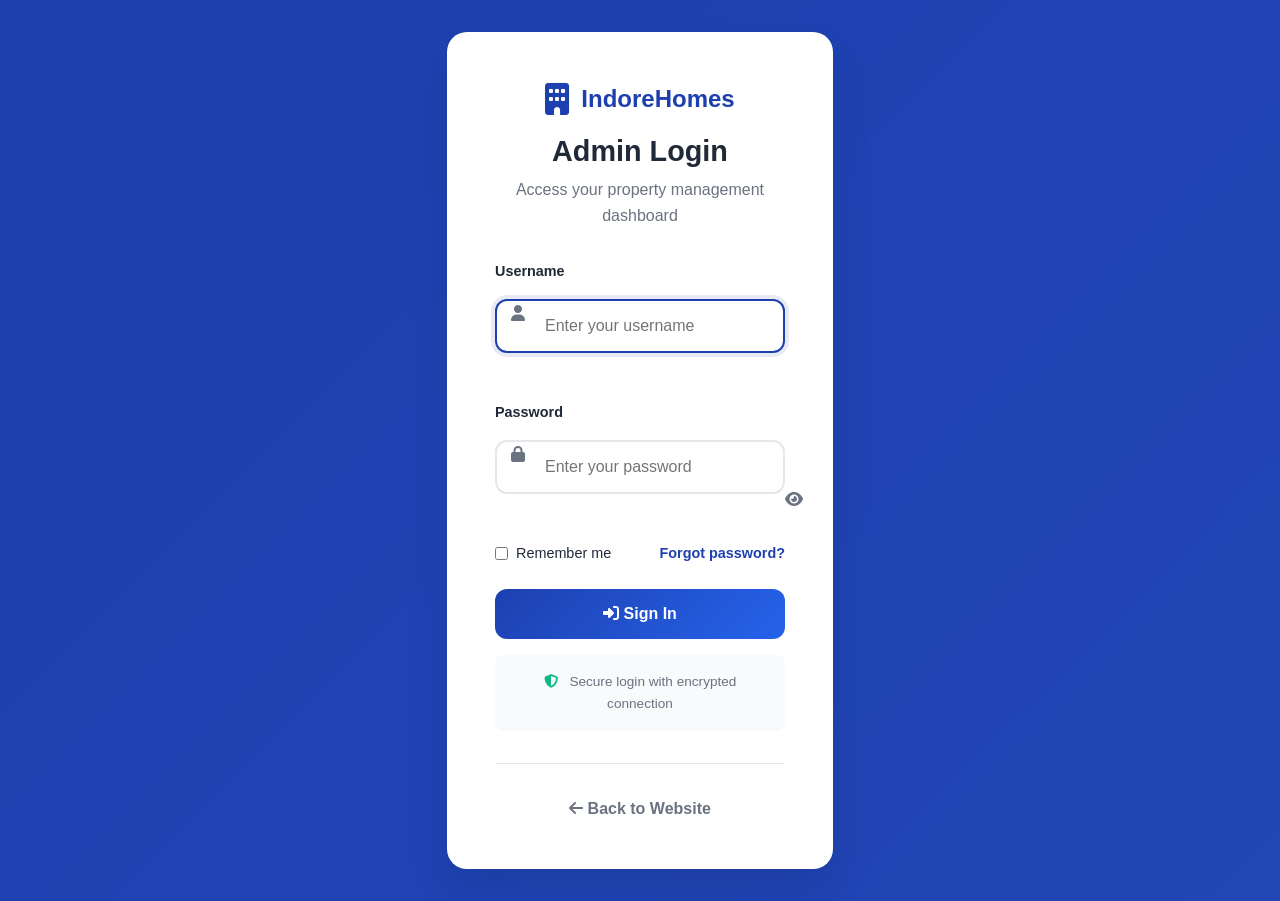
==== admin-login.html @ 48cd27e8 "commited" ====
<!DOCTYPE html>
<html lang="en">
<head>
    <meta charset="UTF-8">
    <meta name="viewport" content="width=device-width, initial-scale=1.0">
    <title>Admin Login - IndoreHomes Real Estate</title>
    <link rel="stylesheet" href="https://cdnjs.cloudflare.com/ajax/libs/font-awesome/6.4.0/css/all.min.css">
    <link rel="stylesheet" href="styles.css">
    <link rel="stylesheet" href="admin-styles.css">
    <style>
        /* Login Page Specific Styles */
        .login-container {
            min-height: 100vh;
            display: flex;
            align-items: center;
            justify-content: center;
            background: linear-gradient(135deg, #1e40af 0%, #2563eb 50%, #3b82f6 100%);
            position: relative;
            overflow: hidden;
        }
        
        .login-background {
            position: absolute;
            top: 0;
            left: 0;
            right: 0;
            bottom: 0;
            background: url('https://images.unsplash.com/photo-1560448204-e02f11c3d0e2?ixlib=rb-4.0.3&ixid=M3wxMjA3fDB8MHxwaG90by1wYWdlfHx8fGVufDB8fHx8fA%3D%3D&auto=format&fit=crop&w=2070&q=80') center/cover;
            opacity: 0.1;
        }
        
        .login-overlay {
            position: absolute;
            top: 0;
            left: 0;
            right: 0;
            bottom: 0;
            background: rgba(30, 64, 175, 0.9);
        }
        
        .login-content {
            position: relative;
            z-index: 10;
            width: 100%;
            max-width: 450px;
            padding: 2rem;
        }
        
        .login-card {
            background: white;
            border-radius: 20px;
            padding: 3rem;
            box-shadow: 0 20px 40px rgba(0, 0, 0, 0.1);
            backdrop-filter: blur(10px);
            animation: slideUp 0.6s ease;
        }
        
        .login-header {
            text-align: center;
            margin-bottom: 2rem;
        }
        
        .login-logo {
            display: flex;
            align-items: center;
            justify-content: center;
            gap: 0.75rem;
            margin-bottom: 1rem;
            font-size: 1.5rem;
            font-weight: 700;
            color: #1e40af;
        }
        
        .login-logo i {
            font-size: 2rem;
            color: #1e40af;
        }
        
        .login-title {
            font-size: 1.8rem;
            font-weight: 700;
            color: #1f2937;
            margin-bottom: 0.5rem;
        }
        
        .login-subtitle {
            color: #6b7280;
            font-size: 1rem;
        }
        
        .login-form {
            display: flex;
            flex-direction: column;
            gap: 1.5rem;
        }
        
        .form-group {
            position: relative;
        }
        
        .form-group label {
            display: block;
            font-weight: 600;
            color: #1f2937;
            margin-bottom: 0.5rem;
            font-size: 0.9rem;
        }
        
        .form-group input {
            width: 100%;
            padding: 1rem 1rem 1rem 3rem;
            border: 2px solid #e5e7eb;
            border-radius: 12px;
            font-size: 1rem;
            transition: all 0.3s ease;
            font-family: 'Poppins', sans-serif;
        }
        
        .form-group input:focus {
            outline: none;
            border-color: #1e40af;
            box-shadow: 0 0 0 4px rgba(30, 64, 175, 0.1);
        }
        
        .form-group i {
            position: absolute;
            left: 1rem;
            top: 2.8rem;
            color: #6b7280;
            font-size: 1rem;
        }
        
        .password-toggle {
            position: absolute;
            right: 1rem;
            top: 2.8rem;
            background: none;
            border: none;
            color: #6b7280;
            cursor: pointer;
            font-size: 1rem;
            transition: color 0.3s ease;
        }
        
        .password-toggle:hover {
            color: #1e40af;
        }
        
        .login-options {
            display: flex;
            justify-content: space-between;
            align-items: center;
            font-size: 0.9rem;
        }
        
        .remember-me {
            display: flex;
            align-items: center;
            gap: 0.5rem;
        }
        
        .remember-me input[type="checkbox"] {
            width: auto;
            margin: 0;
        }
        
        .forgot-password {
            color: #1e40af;
            text-decoration: none;
            font-weight: 600;
            transition: color 0.3s ease;
        }
        
        .forgot-password:hover {
            color: #2563eb;
            text-decoration: underline;
        }
        
        .login-button {
            background: linear-gradient(135deg, #1e40af, #2563eb);
            color: white;
            border: none;
            padding: 1rem;
            border-radius: 12px;
            font-size: 1rem;
            font-weight: 600;
            cursor: pointer;
            transition: all 0.3s ease;
            display: flex;
            align-items: center;
            justify-content: center;
            gap: 0.5rem;
            font-family: 'Poppins', sans-serif;
        }
        
        .login-button:hover {
            transform: translateY(-2px);
            box-shadow: 0 8px 20px rgba(30, 64, 175, 0.3);
        }
        
        .login-button:disabled {
            opacity: 0.6;
            cursor: not-allowed;
            transform: none;
        }
        
        .login-footer {
            text-align: center;
            margin-top: 2rem;
            padding-top: 2rem;
            border-top: 1px solid #e5e7eb;
        }
        
        .back-to-site {
            color: #6b7280;
            text-decoration: none;
            font-weight: 600;
            transition: color 0.3s ease;
        }
        
        .back-to-site:hover {
            color: #1e40af;
        }
        
        .error-message {
            background: #fee2e2;
            color: #991b1b;
            padding: 1rem;
            border-radius: 8px;
            margin-bottom: 1rem;
            display: none;
            align-items: center;
            gap: 0.5rem;
            animation: shake 0.5s ease;
        }
        
        .error-message.show {
            display: flex;
        }
        
        .success-message {
            background: #d1fae5;
            color: #065f46;
            padding: 1rem;
            border-radius: 8px;
            margin-bottom: 1rem;
            display: none;
            align-items: center;
            gap: 0.5rem;
            animation: slideDown 0.3s ease;
        }
        
        .success-message.show {
            display: flex;
        }
        
        .security-info {
            background: #f9fafb;
            padding: 1rem;
            border-radius: 8px;
            margin-top: 1rem;
            font-size: 0.85rem;
            color: #6b7280;
            text-align: center;
        }
        
        .security-info i {
            color: #10b981;
            margin-right: 0.5rem;
        }
        
        /* Animations */
        @keyframes slideUp {
            from {
                opacity: 0;
                transform: translateY(30px);
            }
            to {
                opacity: 1;
                transform: translateY(0);
            }
        }
        
        @keyframes shake {
            0%, 100% { transform: translateX(0); }
            25% { transform: translateX(-5px); }
            75% { transform: translateX(5px); }
        }
        
        @keyframes slideDown {
            from {
                opacity: 0;
                transform: translateY(-10px);
            }
            to {
                opacity: 1;
                transform: translateY(0);
            }
        }
        
        /* Loading Spinner */
        .spinner {
            display: none;
            width: 20px;
            height: 20px;
            border: 2px solid rgba(255, 255, 255, 0.3);
            border-top: 2px solid white;
            border-radius: 50%;
            animation: spin 1s linear infinite;
        }
        
        .login-button.loading .spinner {
            display: inline-block;
        }
        
        .login-button.loading .button-text {
            display: none;
        }
        
        @keyframes spin {
            0% { transform: rotate(0deg); }
            100% { transform: rotate(360deg); }
        }
        
        /* Responsive Design */
        @media (max-width: 480px) {
            .login-card {
                padding: 2rem;
                margin: 1rem;
            }
            
            .login-title {
                font-size: 1.5rem;
            }
            
            .login-options {
                flex-direction: column;
                gap: 1rem;
                align-items: stretch;
            }
        }
    </style>
</head>
<body>
    <div class="login-container">
        <div class="login-background"></div>
        <div class="login-overlay"></div>
        
        <div class="login-content">
            <div class="login-card">
                <div class="login-header">
                    <div class="login-logo">
                        <i class="fas fa-building"></i>
                        <span>IndoreHomes</span>
                    </div>
                    <h1 class="login-title">Admin Login</h1>
                    <p class="login-subtitle">Access your property management dashboard</p>
                </div>
                
                <div class="error-message" id="errorMessage">
                    <i class="fas fa-exclamation-circle"></i>
                    <span id="errorText">Invalid credentials. Please try again.</span>
                </div>
                
                <div class="success-message" id="successMessage">
                    <i class="fas fa-check-circle"></i>
                    <span id="successText">Login successful! Redirecting...</span>
                </div>
                
                <form class="login-form" id="loginForm">
                    <div class="form-group">
                        <label for="username">Username</label>
                        <i class="fas fa-user"></i>
                        <input type="text" id="username" name="username" placeholder="Enter your username" required autocomplete="username">
                    </div>
                    
                    <div class="form-group">
                        <label for="password">Password</label>
                        <i class="fas fa-lock"></i>
                        <input type="password" id="password" name="password" placeholder="Enter your password" required autocomplete="current-password">
                        <button type="button" class="password-toggle" id="passwordToggle">
                            <i class="fas fa-eye"></i>
                        </button>
                    </div>
                    
                    <div class="login-options">
                        <label class="remember-me">
                            <input type="checkbox" id="rememberMe" name="rememberMe">
                            <span>Remember me</span>
                        </label>
                        <a href="#" class="forgot-password" id="forgotPassword">Forgot password?</a>
                    </div>
                    
                    <button type="submit" class="login-button" id="loginButton">
                        <span class="button-text">
                            <i class="fas fa-sign-in-alt"></i>
                            Sign In
                        </span>
                        <div class="spinner"></div>
                    </button>
                </form>
                
                <div class="security-info">
                    <i class="fas fa-shield-alt"></i>
                    Secure login with encrypted connection
                </div>
                
                <div class="login-footer">
                    <a href="index.html" class="back-to-site">
                        <i class="fas fa-arrow-left"></i>
                        Back to Website
                    </a>
                </div>
            </div>
        </div>
    </div>
    
    <script src="admin-login-script.js"></script>
</body>
</html>
---- styles.css ----
/* Reset and Base Styles */
* {
    margin: 0;
    padding: 0;
    box-sizing: border-box;
}

body {
    font-family: 'Poppins', sans-serif;
    line-height: 1.6;
    color: #1f2937;
    background-color: #ffffff;
    overflow-x: hidden;
}

.container {
    max-width: 1200px;
    margin: 0 auto;
    padding: 0 20px;
}

/* Typography */
h1, h2, h3, h4, h5, h6 {
    font-weight: 600;
    line-height: 1.2;
}

.section-title {
    font-size: 2.5rem;
    font-weight: 700;
    color: #1e40af;
    text-align: center;
    margin-bottom: 1rem;
}

.section-subtitle {
    font-size: 1.1rem;
    color: #6b7280;
    text-align: center;
    margin-bottom: 3rem;
    max-width: 600px;
    margin-left: auto;
    margin-right: auto;
}

/* Enhanced Buttons */
.btn-primary {
    background: linear-gradient(135deg, #1e40af, #2563eb);
    color: white;
    border: none;
    padding: 12px 24px;
    border-radius: 8px;
    font-weight: 500;
    cursor: pointer;
    transition: all 0.3s cubic-bezier(0.4, 0, 0.2, 1);
    font-size: 1rem;
    text-decoration: none;
    display: inline-block;
    position: relative;
    overflow: hidden;
    transform-style: preserve-3d;
}

.btn-primary::before {
    content: '';
    position: absolute;
    top: 0;
    left: -100%;
    width: 100%;
    height: 100%;
    background: linear-gradient(90deg, transparent, rgba(255, 255, 255, 0.2), transparent);
    transition: left 0.5s;
}

.btn-primary:hover::before {
    left: 100%;
}

.btn-primary:hover {
    transform: translateY(-2px) scale(1.05);
    box-shadow: 0 15px 35px rgba(30, 64, 175, 0.4);
}

.btn-primary:active {
    transform: translateY(0) scale(0.98);
    transition: transform 0.1s;
}

.btn-login {
    background: transparent;
    color: white;
    border: 2px solid white;
    padding: 0.75rem 1.5rem;
    border-radius: 25px;
    font-weight: 600;
    cursor: pointer;
    transition: all 0.3s ease;
}

.btn-login:hover {
    background: white;
    color: #1e40af;
}

.btn-admin {
    background: rgba(255, 255, 255, 0.1);
    color: white;
    border: 1px solid rgba(255, 255, 255, 0.3);
    padding: 0.75rem 1rem;
    border-radius: 25px;
    font-weight: 600;
    cursor: pointer;
    transition: all 0.3s ease;
    font-size: 0.9rem;
    backdrop-filter: blur(10px);
}

.btn-admin:hover {
    background: rgba(255, 255, 255, 0.2);
    border-color: rgba(255, 255, 255, 0.5);
    transform: translateY(-1px);
}

.admin-link {
    color: #6b7280;
    text-decoration: none;
    font-weight: 600;
    transition: color 0.3s ease;
}

.admin-link:hover {
    color: #1e40af;
    text-decoration: underline;
}

.btn-search {
    background: linear-gradient(135deg, #f59e0b, #f97316);
    color: white;
    border: none;
    padding: 15px 30px;
    border-radius: 8px;
    font-weight: 600;
    cursor: pointer;
    transition: all 0.3s ease;
    display: flex;
    align-items: center;
    gap: 8px;
}

.btn-search:hover {
    transform: translateY(-2px);
    box-shadow: 0 10px 25px rgba(245, 158, 11, 0.3);
}

.btn-load-more {
    background: transparent;
    color: #1e40af;
    border: 2px solid #1e40af;
    padding: 15px 40px;
    border-radius: 8px;
    font-weight: 600;
    cursor: pointer;
    transition: all 0.3s ease;
    margin-top: 2rem;
}

.btn-load-more:hover {
    background: #1e40af;
    color: white;
    transform: translateY(-2px);
}

.full-width {
    width: 100%;
}

/* Navigation */
.navbar {
    position: fixed;
    top: 0;
    left: 0;
    right: 0;
    background: white;
    box-shadow: 0 2px 10px rgba(0, 0, 0, 0.1);
    z-index: 1000;
    transition: all 0.3s ease;
}

.navbar.scrolled {
    box-shadow: 0 4px 20px rgba(0, 0, 0, 0.15);
}

.nav-wrapper {
    display: flex;
    justify-content: space-between;
    align-items: center;
    padding: 1rem 0;
}

.nav-logo {
    display: flex;
    align-items: center;
    gap: 10px;
    font-size: 1.5rem;
    font-weight: 700;
    color: #1e40af;
}

.nav-logo i {
    font-size: 2rem;
}

.nav-menu {
    display: flex;
    gap: 2rem;
}

.nav-link {
    color: #1f2937;
    text-decoration: none;
    font-weight: 500;
    transition: color 0.3s ease;
    position: relative;
}

.nav-link:hover,
.nav-link.active {
    color: #1e40af;
}

.nav-link.active::after {
    content: '';
    position: absolute;
    bottom: -5px;
    left: 0;
    right: 0;
    height: 3px;
    background: #1e40af;
    border-radius: 2px;
}

.nav-actions {
    display: flex;
    align-items: center;
}

.nav-toggle {
    display: none;
    background: none;
    border: none;
    font-size: 1.5rem;
    color: #1e40af;
    cursor: pointer;
}

/* Hero Section */
.hero {
    height: 100vh;
    background: linear-gradient(rgba(0, 0, 0, 0.4), rgba(0, 0, 0, 0.4)),
                url('https://images.unsplash.com/photo-1560448204-e02f11c3d0e2?ixlib=rb-4.0.3&ixid=M3wxMjA3fDB8MHxwaG90by1wYWdlfHx8fGVufDB8fHx8fA%3D%3D&auto=format&fit=crop&w=2070&q=80') center/cover;
    position: relative;
    display: flex;
    align-items: center;
    justify-content: center;
    text-align: center;
    color: white;
}

.hero-overlay {
    position: absolute;
    top: 0;
    left: 0;
    right: 0;
    bottom: 0;
    background: linear-gradient(135deg, rgba(30, 64, 175, 0.8), rgba(37, 99, 235, 0.6));
}

.hero-content {
    position: relative;
    z-index: 1;
    max-width: 800px;
    margin: 0 auto;
    padding: 0 20px;
}

.hero-title {
    font-size: 3.5rem;
    font-weight: 700;
    margin-bottom: 1rem;
    animation: fadeInUp 1s ease;
}

.hero-subtitle {
    font-size: 1.3rem;
    margin-bottom: 3rem;
    animation: fadeInUp 1s ease 0.2s;
    animation-fill-mode: both;
}

/* Search Bar */
.search-bar {
    background: white;
    border-radius: 16px;
    padding: 2rem;
    box-shadow: 0 20px 40px rgba(0, 0, 0, 0.1);
    animation: fadeInUp 1s ease 0.4s;
    animation-fill-mode: both;
}

.search-filters {
    display: grid;
    grid-template-columns: repeat(auto-fit, minmax(200px, 1fr));
    gap: 1rem;
    align-items: end;
}

.filter-group {
    position: relative;
}

.filter-group i {
    position: absolute;
    left: 15px;
    top: 50%;
    transform: translateY(-50%);
    color: #6b7280;
    z-index: 1;
}

.filter-select {
    width: 100%;
    padding: 15px 15px 15px 45px;
    border: 2px solid #e5e7eb;
    border-radius: 8px;
    font-size: 1rem;
    font-family: 'Poppins', sans-serif;
    transition: all 0.3s ease;
    appearance: none;
    background-image: url("data:image/svg+xml,%3Csvg xmlns='http://www.w3.org/2000/svg' width='12' height='12' viewBox='0 0 12 12'%3E%3Cpath fill='%236b7280' d='M6 9L1 4h10z'/%3E%3C/svg%3E");
    background-repeat: no-repeat;
    background-position: right 15px center;
    background-size: 12px;
}

.filter-select:focus {
    outline: none;
    border-color: #1e40af;
    box-shadow: 0 0 0 3px rgba(30, 64, 175, 0.1);
}

/* Localities Section */
.localities {
    padding: 5rem 0;
    background: #f9fafb;
}

.localities-grid {
    display: grid;
    grid-template-columns: repeat(auto-fit, minmax(280px, 1fr));
    gap: 2rem;
}

.locality-card {
    background: white;
    border-radius: 16px;
    overflow: hidden;
    box-shadow: 0 4px 20px rgba(0, 0, 0, 0.08);
    transition: all 0.3s ease;
    cursor: pointer;
}

.locality-card:hover {
    transform: translateY(-5px);
    box-shadow: 0 10px 30px rgba(0, 0, 0, 0.15);
}

.locality-image {
    height: 200px;
    background-size: cover;
    background-position: center;
    position: relative;
}

.locality-badge {
    position: absolute;
    top: 15px;
    right: 15px;
    background: rgba(255, 255, 255, 0.9);
    padding: 5px 12px;
    border-radius: 20px;
    font-size: 0.85rem;
    font-weight: 600;
    color: #1e40af;
}

.locality-info {
    padding: 1.5rem;
}

.locality-name {
    font-size: 1.3rem;
    font-weight: 600;
    color: #1f2937;
    margin-bottom: 0.5rem;
}

.locality-price {
    font-size: 1.1rem;
    color: #1e40af;
    font-weight: 600;
    margin-bottom: 0.5rem;
}

.locality-description {
    color: #6b7280;
    font-size: 0.95rem;
    line-height: 1.5;
}

/* Enhanced Featured Properties */
.featured-properties {
    padding: 5rem 0;
}

.properties-grid {
    display: grid;
    grid-template-columns: repeat(auto-fit, minmax(350px, 1fr));
    gap: 2rem;
}

.property-card {
    background: white;
    border-radius: 16px;
    overflow: hidden;
    box-shadow: 0 4px 20px rgba(0, 0, 0, 0.08);
    transition: all 0.4s cubic-bezier(0.4, 0, 0.2, 1);
    position: relative;
    transform-style: preserve-3d;
    cursor: pointer;
}

.property-card::before {
    content: '';
    position: absolute;
    top: 0;
    left: 0;
    right: 0;
    bottom: 0;
    background: linear-gradient(135deg, rgba(30, 64, 175, 0.1), rgba(37, 99, 235, 0.05));
    opacity: 0;
    transition: opacity 0.3s ease;
    border-radius: 16px;
}

.property-card:hover::before {
    opacity: 1;
}

.property-card:hover {
    transform: translateY(-8px) rotateX(2deg);
    box-shadow: 0 20px 40px rgba(30, 64, 175, 0.2);
}

.property-card:active {
    transform: translateY(-4px) rotateX(1deg);
    transition: transform 0.1s;
}

.property-image {
    height: 250px;
    background-size: cover;
    background-position: center;
    position: relative;
    overflow: hidden;
    cursor: pointer;
    transition: transform 0.4s ease;
}

.property-image::before {
    content: '';
    position: absolute;
    top: 0;
    left: 0;
    right: 0;
    bottom: 0;
    background: linear-gradient(45deg, rgba(255, 255, 255, 0.1) 0%, transparent 50%, rgba(255, 255, 255, 0.1) 100%);
    opacity: 0;
    transition: opacity 0.3s ease;
}

.property-card:hover .property-image {
    transform: scale(1.05);
}

.property-card:hover .property-image::before {
    opacity: 1;
}

.property-badge {
    position: absolute;
    top: 15px;
    left: 15px;
    background: #10b981;
    color: white;
    padding: 5px 12px;
    border-radius: 20px;
    font-size: 0.85rem;
    font-weight: 600;
    display: flex;
    align-items: center;
    gap: 5px;
    z-index: 2;
    animation: slideInLeft 0.5s ease;
}

.property-save {
    position: absolute;
    top: 15px;
    right: 15px;
    background: rgba(255, 255, 255, 0.9);
    border: none;
    width: 40px;
    height: 40px;
    border-radius: 50%;
    display: flex;
    align-items: center;
    justify-content: center;
    cursor: pointer;
    transition: all 0.3s cubic-bezier(0.4, 0, 0.2, 1);
    z-index: 2;
    animation: slideInRight 0.5s ease;
}

.property-save:hover {
    background: white;
    transform: scale(1.2) rotate(15deg);
    box-shadow: 0 5px 15px rgba(0, 0, 0, 0.2);
}

.property-save.active {
    color: #ef4444;
    animation: heartBeat 0.6s ease;
}

/* Image Gallery Lightbox */
.image-gallery {
    position: fixed;
    top: 0;
    left: 0;
    right: 0;
    bottom: 0;
    background: rgba(0, 0, 0, 0.95);
    z-index: 3000;
    display: none;
    align-items: center;
    justify-content: center;
    animation: fadeIn 0.3s ease;
}

.gallery-content {
    max-width: 90%;
    max-height: 90%;
    position: relative;
    animation: zoomIn 0.3s ease;
}

.gallery-image {
    width: 100%;
    height: auto;
    max-height: 80vh;
    object-fit: contain;
    border-radius: 8px;
}

.gallery-controls {
    position: absolute;
    top: 50%;
    transform: translateY(-50%);
    width: 100%;
    display: flex;
    justify-content: space-between;
    padding: 0 20px;
    pointer-events: none;
}

.gallery-btn {
    background: rgba(255, 255, 255, 0.2);
    color: white;
    border: none;
    width: 50px;
    height: 50px;
    border-radius: 50%;
    display: flex;
    align-items: center;
    justify-content: center;
    cursor: pointer;
    transition: all 0.3s ease;
    pointer-events: all;
    font-size: 1.2rem;
}

.gallery-btn:hover {
    background: rgba(255, 255, 255, 0.3);
    transform: scale(1.1);
}

.gallery-close {
    position: absolute;
    top: 20px;
    right: 20px;
    background: rgba(255, 255, 255, 0.2);
    color: white;
    border: none;
    width: 40px;
    height: 40px;
    border-radius: 50%;
    display: flex;
    align-items: center;
    justify-content: center;
    cursor: pointer;
    transition: all 0.3s ease;
    font-size: 1.2rem;
}

.gallery-close:hover {
    background: rgba(255, 255, 255, 0.3);
    transform: rotate(90deg);
}

.gallery-thumbnails {
    position: absolute;
    bottom: 20px;
    left: 50%;
    transform: translateX(-50%);
    display: flex;
    gap: 10px;
    max-width: 80%;
    overflow-x: auto;
    padding: 10px;
    background: rgba(0, 0, 0, 0.5);
    border-radius: 8px;
}

.gallery-thumbnail {
    width: 60px;
    height: 60px;
    object-fit: cover;
    border-radius: 4px;
    cursor: pointer;
    opacity: 0.6;
    transition: all 0.3s ease;
    border: 2px solid transparent;
}

.gallery-thumbnail:hover,
.gallery-thumbnail.active {
    opacity: 1;
    border-color: #1e40af;
    transform: scale(1.1);
}

/* Virtual Tour Styles */
.virtual-tour-modal {
    position: fixed;
    top: 0;
    left: 0;
    right: 0;
    bottom: 0;
    background: rgba(0, 0, 0, 0.95);
    z-index: 4000;
    display: none;
    align-items: center;
    justify-content: center;
    animation: fadeIn 0.3s ease;
}

.tour-content {
    width: 95%;
    height: 95%;
    max-width: 1200px;
    background: #1a1a1a;
    border-radius: 16px;
    overflow: hidden;
    position: relative;
    animation: zoomIn 0.3s ease;
}

.tour-header {
    background: linear-gradient(135deg, #1e40af, #2563eb);
    color: white;
    padding: 1.5rem;
    display: flex;
    justify-content: space-between;
    align-items: center;
}

.tour-header h2 {
    margin: 0;
    font-size: 1.5rem;
}

.tour-close {
    background: rgba(255, 255, 255, 0.2);
    color: white;
    border: none;
    width: 40px;
    height: 40px;
    border-radius: 50%;
    display: flex;
    align-items: center;
    justify-content: center;
    cursor: pointer;
    transition: all 0.3s ease;
    font-size: 1.2rem;
}

.tour-close:hover {
    background: rgba(255, 255, 255, 0.3);
    transform: rotate(90deg);
}

.tour-viewer {
    height: calc(100% - 80px);
    position: relative;
    display: flex;
    flex-direction: column;
}

.tour-room {
    flex: 1;
    position: relative;
    overflow: hidden;
    background: #000;
}

.tour-scene {
    width: 100%;
    height: 100%;
    position: relative;
    perspective: 1000px;
}

.tour-image {
    width: 100%;
    height: 100%;
    object-fit: cover;
    transition: transform 0.6s ease;
}

.tour-hotspots {
    position: absolute;
    top: 0;
    left: 0;
    right: 0;
    bottom: 0;
}

.hotspot {
    position: absolute;
    background: rgba(30, 64, 175, 0.8);
    color: white;
    border: 2px solid #fff;
    border-radius: 50%;
    width: 60px;
    height: 60px;
    display: flex;
    align-items: center;
    justify-content: center;
    cursor: pointer;
    transition: all 0.3s ease;
    animation: pulse 2s infinite;
}

.hotspot:hover {
    transform: scale(1.2);
    background: rgba(30, 64, 175, 1);
}

.hotspot i {
    font-size: 1.5rem;
    margin-bottom: 5px;
}

.hotspot span {
    position: absolute;
    bottom: -30px;
    left: 50%;
    transform: translateX(-50%);
    background: rgba(0, 0, 0, 0.8);
    color: white;
    padding: 5px 10px;
    border-radius: 4px;
    font-size: 0.85rem;
    white-space: nowrap;
    opacity: 0;
    transition: opacity 0.3s ease;
    pointer-events: none;
}

.hotspot:hover span {
    opacity: 1;
}

.tour-controls {
    position: absolute;
    bottom: 100px;
    left: 50%;
    transform: translateX(-50%);
    display: flex;
    gap: 1rem;
    background: rgba(0, 0, 0, 0.7);
    padding: 1rem;
    border-radius: 50px;
    backdrop-filter: blur(10px);
}

.tour-btn {
    background: rgba(255, 255, 255, 0.2);
    color: white;
    border: none;
    width: 50px;
    height: 50px;
    border-radius: 50%;
    display: flex;
    align-items: center;
    justify-content: center;
    cursor: pointer;
    transition: all 0.3s ease;
    font-size: 1.2rem;
}

.tour-btn:hover {
    background: rgba(255, 255, 255, 0.3);
    transform: scale(1.1);
}

.tour-info {
    position: absolute;
    top: 20px;
    left: 20px;
    background: rgba(0, 0, 0, 0.7);
    color: white;
    padding: 1rem 1.5rem;
    border-radius: 8px;
    backdrop-filter: blur(10px);
}

.room-name {
    font-size: 1.3rem;
    font-weight: 600;
    margin-bottom: 0.5rem;
}

.room-description {
    font-size: 0.95rem;
    opacity: 0.9;
}

/* Enhanced Property Card Actions */
.property-actions {
    display: flex;
    gap: 1rem;
    margin-top: 1rem;
}

.property-actions .btn-view-details {
    flex: 1;
    background: #1e40af;
    color: white;
    border: none;
    padding: 12px;
    border-radius: 8px;
    font-weight: 500;
    cursor: pointer;
    transition: all 0.3s ease;
    position: relative;
    overflow: hidden;
}

.property-actions .btn-view-details::before {
    content: '';
    position: absolute;
    top: 0;
    left: -100%;
    width: 100%;
    height: 100%;
    background: linear-gradient(90deg, transparent, rgba(255, 255, 255, 0.2), transparent);
    transition: left 0.5s;
}

.property-actions .btn-view-details:hover::before {
    left: 100%;
}

.property-actions .btn-view-details:hover {
    background: #2563eb;
    transform: translateY(-2px);
    box-shadow: 0 5px 15px rgba(30, 64, 175, 0.3);
}

.property-actions .btn-virtual-tour {
    background: linear-gradient(135deg, #f59e0b, #f97316);
    color: white;
    border: none;
    padding: 12px;
    border-radius: 8px;
    font-weight: 500;
    cursor: pointer;
    transition: all 0.3s ease;
    display: flex;
    align-items: center;
    gap: 8px;
}

.property-actions .btn-virtual-tour:hover {
    transform: translateY(-2px);
    box-shadow: 0 5px 15px rgba(245, 158, 11, 0.3);
}

/* Loading States */
.loading-skeleton {
    background: linear-gradient(90deg, #f0f0f0 25%, #e0e0e0 50%, #f0f0f0 75%);
    background-size: 200% 100%;
    animation: shimmerLoad 1.5s infinite;
    border-radius: 8px;
}

.property-card.loading .property-image {
    height: 250px;
    background: linear-gradient(90deg, #f0f0f0 25%, #e0e0e0 50%, #f0f0f0 75%);
    background-size: 200% 100%;
    animation: shimmerLoad 1.5s infinite;
}

.property-card.loading .property-info {
    padding: 1.5rem;
}

.property-card.loading .property-price,
.property-card.loading .property-title,
.property-card.loading .property-details {
    height: 20px;
    background: linear-gradient(90deg, #f0f0f0 25%, #e0e0e0 50%, #f0f0f0 75%);
    background-size: 200% 100%;
    animation: shimmerLoad 1.5s infinite;
    border-radius: 4px;
    margin-bottom: 1rem;
}

/* Interactive Search Enhancements */
.search-bar {
    position: relative;
}

.search-bar::before {
    content: '';
    position: absolute;
    top: 0;
    left: 0;
    right: 0;
    bottom: 0;
    background: linear-gradient(135deg, rgba(30, 64, 175, 0.1), rgba(37, 99, 235, 0.05));
    border-radius: 16px;
    opacity: 0;
    transition: opacity 0.3s ease;
}

.search-bar:hover::before {
    opacity: 1;
}

.search-suggestions {
    position: absolute;
    top: 100%;
    left: 0;
    right: 0;
    background: white;
    border-radius: 8px;
    box-shadow: 0 10px 30px rgba(0, 0, 0, 0.1);
    margin-top: 10px;
    max-height: 300px;
    overflow-y: auto;
    z-index: 1000;
    display: none;
}

.search-suggestions.active {
    display: block;
    animation: slideInUp 0.3s ease;
}

.suggestion-item {
    padding: 1rem;
    border-bottom: 1px solid #e5e7eb;
    cursor: pointer;
    transition: background 0.2s ease;
}

.suggestion-item:hover {
    background: #f9fafb;
}

.suggestion-item:last-child {
    border-bottom: none;
}

.suggestion-item strong {
    color: #1e40af;
}

/* Mortgage Calculator Styles */
.mortgage-calculator {
    padding: 5rem 0;
    background: #f9fafb;
}

.calculator-container {
    display: grid;
    grid-template-columns: 1fr 1fr;
    gap: 3rem;
    margin-top: 3rem;
    background: white;
    padding: 2.5rem;
    border-radius: 16px;
    box-shadow: 0 4px 20px rgba(0, 0, 0, 0.08);
}

.calculator-form {
    display: flex;
    flex-direction: column;
    gap: 1.5rem;
}

.calculator-form .form-row {
    display: grid;
    grid-template-columns: 1fr;
    gap: 1.5rem;
}

.calculator-form .form-group {
    display: flex;
    flex-direction: column;
    gap: 0.5rem;
}

.calculator-form label {
    font-weight: 600;
    color: #1f2937;
    font-size: 0.95rem;
}

.calculator-form input[type="number"] {
    padding: 12px;
    border: 2px solid #e5e7eb;
    border-radius: 8px;
    font-size: 1rem;
    font-family: 'Poppins', sans-serif;
    transition: all 0.3s ease;
}

.calculator-form input[type="number"]:focus {
    outline: none;
    border-color: #1e40af;
    box-shadow: 0 0 0 3px rgba(30, 64, 175, 0.1);
}

.slider-container {
    margin-top: 0.5rem;
}

.slider-container input[type="range"] {
    width: 100%;
    height: 6px;
    border-radius: 3px;
    background: #e5e7eb;
    outline: none;
    -webkit-appearance: none;
    appearance: none;
}

.slider-container input[type="range"]::-webkit-slider-thumb {
    -webkit-appearance: none;
    appearance: none;
    width: 20px;
    height: 20px;
    border-radius: 50%;
    background: #1e40af;
    cursor: pointer;
    transition: all 0.3s ease;
}

.slider-container input[type="range"]::-webkit-slider-thumb:hover {
    transform: scale(1.2);
    box-shadow: 0 0 10px rgba(30, 64, 175, 0.3);
}

.calculator-results {
    display: flex;
    flex-direction: column;
    gap: 1.5rem;
}

.result-card {
    background: linear-gradient(135deg, #f9fafb, #f3f4f6);
    padding: 1.5rem;
    border-radius: 12px;
    text-align: center;
    border: 1px solid #e5e7eb;
    transition: all 0.3s ease;
}

.result-card:hover {
    transform: translateY(-2px);
    box-shadow: 0 5px 15px rgba(0, 0, 0, 0.1);
    border-color: #1e40af;
}

.result-card h3 {
    font-size: 1rem;
    color: #6b7280;
    margin-bottom: 0.5rem;
    font-weight: 500;
}

.result-value {
    font-size: 2rem;
    font-weight: 700;
    color: #1e40af;
    margin-bottom: 0.25rem;
}

.result-card small {
    color: #9ca3af;
    font-size: 0.85rem;
}

.affordability-checker {
    grid-column: 1 / -1;
    background: white;
    padding: 2rem;
    border-radius: 12px;
    border: 1px solid #e5e7eb;
    margin-top: 2rem;
}

.affordability-checker h3 {
    font-size: 1.5rem;
    color: #1f2937;
    margin-bottom: 1.5rem;
    text-align: center;
}

.affordability-form {
    display: grid;
    grid-template-columns: repeat(auto-fit, minmax(200px, 1fr));
    gap: 1.5rem;
    margin-bottom: 2rem;
}

.affordability-result {
    padding: 1.5rem;
    background: #f9fafb;
    border-radius: 8px;
    text-align: center;
    min-height: 100px;
    display: flex;
    align-items: center;
    justify-content: center;
    font-size: 1.1rem;
    color: #6b7280;
}

.affordability-result.affordable {
    background: #d1fae5;
    color: #065f46;
    border: 1px solid #10b981;
}

.affordability-result.not-affordable {
    background: #fee2e2;
    color: #991b1b;
    border: 1px solid #ef4444;
}

/* Chat Support Widget */
.chat-widget {
    position: fixed;
    bottom: 30px;
    right: 30px;
    z-index: 1000;
}

.chat-button {
    width: 60px;
    height: 60px;
    border-radius: 50%;
    background: linear-gradient(135deg, #1e40af, #2563eb);
    color: white;
    border: none;
    display: flex;
    align-items: center;
    justify-content: center;
    cursor: pointer;
    box-shadow: 0 4px 20px rgba(30, 64, 175, 0.3);
    transition: all 0.3s ease;
    font-size: 1.5rem;
}

.chat-button:hover {
    transform: scale(1.1);
    box-shadow: 0 6px 25px rgba(30, 64, 175, 0.4);
}

.chat-button.pulse {
    animation: pulse 2s infinite;
}

.chat-box {
    position: absolute;
    bottom: 80px;
    right: 0;
    width: 350px;
    height: 450px;
    background: white;
    border-radius: 16px;
    box-shadow: 0 10px 40px rgba(0, 0, 0, 0.15);
    display: none;
    flex-direction: column;
    overflow: hidden;
    animation: slideInUp 0.3s ease;
}

.chat-box.active {
    display: flex;
}

.chat-header {
    background: linear-gradient(135deg, #1e40af, #2563eb);
    color: white;
    padding: 1rem;
    display: flex;
    justify-content: space-between;
    align-items: center;
}

.chat-header h3 {
    margin: 0;
    font-size: 1.1rem;
}

.chat-close {
    background: rgba(255, 255, 255, 0.2);
    border: none;
    color: white;
    width: 30px;
    height: 30px;
    border-radius: 50%;
    display: flex;
    align-items: center;
    justify-content: center;
    cursor: pointer;
    transition: all 0.3s ease;
}

.chat-close:hover {
    background: rgba(255, 255, 255, 0.3);
}

.chat-messages {
    flex: 1;
    padding: 1rem;
    overflow-y: auto;
    background: #f9fafb;
}

.chat-message {
    margin-bottom: 1rem;
    display: flex;
    gap: 0.5rem;
}

.chat-message.bot {
    flex-direction: row;
}

.chat-message.user {
    flex-direction: row-reverse;
}

.chat-avatar {
    width: 30px;
    height: 30px;
    border-radius: 50%;
    display: flex;
    align-items: center;
    justify-content: center;
    font-size: 0.8rem;
    font-weight: 600;
    flex-shrink: 0;
}

.chat-message.bot .chat-avatar {
    background: #1e40af;
    color: white;
}

.chat-message.user .chat-avatar {
    background: #10b981;
    color: white;
}

.chat-bubble {
    max-width: 70%;
    padding: 0.75rem 1rem;
    border-radius: 12px;
    font-size: 0.9rem;
    line-height: 1.4;
}

.chat-message.bot .chat-bubble {
    background: white;
    color: #1f2937;
    border-bottom-left-radius: 4px;
}

.chat-message.user .chat-bubble {
    background: #1e40af;
    color: white;
    border-bottom-right-radius: 4px;
}

.chat-input {
    padding: 1rem;
    border-top: 1px solid #e5e7eb;
    display: flex;
    gap: 0.5rem;
}

.chat-input input {
    flex: 1;
    padding: 0.75rem;
    border: 1px solid #e5e7eb;
    border-radius: 20px;
    font-size: 0.9rem;
    font-family: 'Poppins', sans-serif;
}

.chat-input input:focus {
    outline: none;
    border-color: #1e40af;
}

.chat-send {
    background: #1e40af;
    color: white;
    border: none;
    width: 40px;
    height: 40px;
    border-radius: 50%;
    display: flex;
    align-items: center;
    justify-content: center;
    cursor: pointer;
    transition: all 0.3s ease;
}

.chat-send:hover {
    background: #2563eb;
    transform: scale(1.1);
}

/* Property Wishlist Styles */
.wishlist-btn {
    position: fixed;
    top: 100px;
    right: 30px;
    background: white;
    border: 2px solid #e5e7eb;
    border-radius: 12px;
    padding: 1rem;
    box-shadow: 0 4px 20px rgba(0, 0, 0, 0.1);
    z-index: 999;
    transition: all 0.3s ease;
}

.wishlist-btn:hover {
    border-color: #1e40af;
    transform: translateY(-2px);
}

.wishlist-count {
    position: absolute;
    top: -8px;
    right: -8px;
    background: #ef4444;
    color: white;
    width: 24px;
    height: 24px;
    border-radius: 50%;
    display: flex;
    align-items: center;
    justify-content: center;
    font-size: 0.75rem;
    font-weight: 600;
}

.wishlist-panel {
    position: fixed;
    top: 100px;
    right: 30px;
    width: 350px;
    max-height: 500px;
    background: white;
    border-radius: 16px;
    box-shadow: 0 10px 40px rgba(0, 0, 0, 0.15);
    display: none;
    flex-direction: column;
    overflow: hidden;
    z-index: 998;
    animation: slideInRight 0.3s ease;
}

.wishlist-panel.active {
    display: flex;
}

.wishlist-header {
    padding: 1rem;
    border-bottom: 1px solid #e5e7eb;
    display: flex;
    justify-content: space-between;
    align-items: center;
}

.wishlist-header h3 {
    margin: 0;
    font-size: 1.1rem;
    color: #1f2937;
}

.wishlist-items {
    flex: 1;
    overflow-y: auto;
    padding: 1rem;
}

.wishlist-item {
    display: flex;
    gap: 1rem;
    padding: 0.75rem;
    border-bottom: 1px solid #f3f4f6;
    transition: all 0.3s ease;
}

.wishlist-item:hover {
    background: #f9fafb;
}

.wishlist-item img {
    width: 60px;
    height: 60px;
    object-fit: cover;
    border-radius: 8px;
}

.wishlist-item-info {
    flex: 1;
}

.wishlist-item-title {
    font-size: 0.9rem;
    font-weight: 600;
    color: #1f2937;
    margin-bottom: 0.25rem;
}

.wishlist-item-price {
    font-size: 0.85rem;
    color: #1e40af;
    font-weight: 600;
}

.wishlist-item-location {
    font-size: 0.8rem;
    color: #6b7280;
}

.wishlist-remove {
    background: #ef4444;
    color: white;
    border: none;
    width: 24px;
    height: 24px;
    border-radius: 50%;
    display: flex;
    align-items: center;
    justify-content: center;
    cursor: pointer;
    transition: all 0.3s ease;
    font-size: 0.75rem;
}

.wishlist-remove:hover {
    background: #dc2626;
    transform: scale(1.1);
}

.wishlist-empty {
    text-align: center;
    padding: 2rem;
    color: #6b7280;
}

.wishlist-empty i {
    font-size: 3rem;
    margin-bottom: 1rem;
    opacity: 0.5;
}

.property-info {
    padding: 1.5rem;
}

.property-price {
    font-size: 1.5rem;
    font-weight: 700;
    color: #1e40af;
    margin-bottom: 0.5rem;
}

.property-title {
    font-size: 1.2rem;
    font-weight: 600;
    color: #1f2937;
    margin-bottom: 0.5rem;
}

.property-details {
    display: flex;
    gap: 1rem;
    margin-bottom: 1rem;
    color: #6b7280;
    font-size: 0.95rem;
}

.property-detail {
    display: flex;
    align-items: center;
    gap: 5px;
}

.property-location {
    display: flex;
    align-items: center;
    gap: 5px;
    color: #6b7280;
    margin-bottom: 1rem;
}

.property-amenities {
    display: flex;
    gap: 0.5rem;
    flex-wrap: wrap;
    margin-bottom: 1rem;
}

.amenity-tag {
    background: #f3f4f6;
    color: #6b7280;
    padding: 4px 10px;
    border-radius: 15px;
    font-size: 0.85rem;
}

.property-actions {
    display: flex;
    gap: 1rem;
}

.btn-view-details {
    flex: 1;
    background: #1e40af;
    color: white;
    border: none;
    padding: 12px;
    border-radius: 8px;
    font-weight: 500;
    cursor: pointer;
    transition: all 0.3s ease;
}

.btn-view-details:hover {
    background: #2563eb;
    transform: translateY(-2px);
}

/* Why Choose Us */
.why-choose-us {
    padding: 5rem 0;
    background: #f9fafb;
}

.features-grid {
    display: grid;
    grid-template-columns: repeat(auto-fit, minmax(250px, 1fr));
    gap: 2rem;
}

.feature-card {
    background: white;
    padding: 2rem;
    border-radius: 16px;
    text-align: center;
    box-shadow: 0 4px 20px rgba(0, 0, 0, 0.08);
    transition: all 0.3s ease;
}

.feature-card:hover {
    transform: translateY(-5px);
    box-shadow: 0 10px 30px rgba(0, 0, 0, 0.15);
}

.feature-icon {
    width: 80px;
    height: 80px;
    background: linear-gradient(135deg, #1e40af, #2563eb);
    border-radius: 50%;
    display: flex;
    align-items: center;
    justify-content: center;
    margin: 0 auto 1.5rem;
    font-size: 2rem;
    color: white;
}

.feature-card h3 {
    font-size: 1.3rem;
    color: #1f2937;
    margin-bottom: 1rem;
}

.feature-card p {
    color: #6b7280;
    line-height: 1.6;
}

/* Testimonials */
.testimonials {
    padding: 5rem 0;
    background: white;
}

.testimonial-slider {
    max-width: 800px;
    margin: 0 auto;
    position: relative;
    overflow: hidden;
}

.testimonial-slide {
    display: none;
    text-align: center;
    padding: 2rem;
}

.testimonial-slide.active {
    display: block;
    animation: fadeIn 0.5s ease;
}

.stars {
    color: #f59e0b;
    font-size: 1.5rem;
    margin-bottom: 1.5rem;
}

.testimonial-content p {
    font-size: 1.2rem;
    color: #4b5563;
    line-height: 1.8;
    margin-bottom: 2rem;
    font-style: italic;
}

.testimonial-author h4 {
    font-size: 1.1rem;
    color: #1f2937;
    margin-bottom: 0.25rem;
}

.testimonial-author span {
    color: #6b7280;
    font-size: 0.95rem;
}

.testimonial-dots {
    display: flex;
    justify-content: center;
    gap: 0.5rem;
    margin-top: 2rem;
}

.dot {
    width: 12px;
    height: 12px;
    border-radius: 50%;
    background: #d1d5db;
    cursor: pointer;
    transition: all 0.3s ease;
}

.dot.active {
    background: #1e40af;
    transform: scale(1.2);
}

/* Contact Form */
.contact-form-section {
    padding: 5rem 0;
    background: #f9fafb;
}

.contact-form-wrapper {
    display: grid;
    grid-template-columns: 2fr 1fr;
    gap: 3rem;
    max-width: 1000px;
    margin: 0 auto;
}

.contact-form {
    background: white;
    padding: 2.5rem;
    border-radius: 16px;
    box-shadow: 0 4px 20px rgba(0, 0, 0, 0.08);
}

.form-row {
    display: grid;
    grid-template-columns: 1fr 1fr;
    gap: 1rem;
}

.form-group {
    margin-bottom: 1.5rem;
}

.form-group input,
.form-group textarea {
    width: 100%;
    padding: 15px;
    border: 2px solid #e5e7eb;
    border-radius: 8px;
    font-size: 1rem;
    font-family: 'Poppins', sans-serif;
    transition: all 0.3s ease;
}

.form-group input:focus,
.form-group textarea:focus {
    outline: none;
    border-color: #1e40af;
    box-shadow: 0 0 0 3px rgba(30, 64, 175, 0.1);
}

.form-group textarea {
    resize: vertical;
    min-height: 120px;
}

.contact-info {
    display: flex;
    flex-direction: column;
    gap: 2rem;
}

.info-item {
    display: flex;
    align-items: center;
    gap: 1rem;
    padding: 1.5rem;
    background: white;
    border-radius: 12px;
    box-shadow: 0 4px 20px rgba(0, 0, 0, 0.08);
}

.info-item i {
    width: 50px;
    height: 50px;
    background: linear-gradient(135deg, #1e40af, #2563eb);
    color: white;
    border-radius: 50%;
    display: flex;
    align-items: center;
    justify-content: center;
    font-size: 1.2rem;
}

.info-item h4 {
    color: #1f2937;
    margin-bottom: 0.25rem;
}

.info-item p {
    color: #6b7280;
}

/* Footer */
.footer {
    background: #111827;
    color: white;
    padding: 3rem 0 1rem;
}

.footer-content {
    display: grid;
    grid-template-columns: repeat(auto-fit, minmax(250px, 1fr));
    gap: 2rem;
    margin-bottom: 2rem;
}

.footer-logo {
    display: flex;
    align-items: center;
    gap: 10px;
    font-size: 1.5rem;
    font-weight: 700;
    color: white;
    margin-bottom: 1rem;
}

.footer-logo i {
    font-size: 2rem;
}

.footer-section p {
    color: #9ca3af;
    line-height: 1.6;
    margin-bottom: 1.5rem;
}

.footer-section h4 {
    color: white;
    margin-bottom: 1rem;
    font-weight: 600;
}

.footer-section ul {
    list-style: none;
}

.footer-section ul li {
    margin-bottom: 0.5rem;
}

.footer-section ul li a {
    color: #9ca3af;
    text-decoration: none;
    transition: color 0.3s ease;
}

.footer-section ul li a:hover {
    color: white;
}

.social-links {
    display: flex;
    gap: 1rem;
}

.social-links a {
    width: 40px;
    height: 40px;
    background: rgba(255, 255, 255, 0.1);
    color: white;
    border-radius: 50%;
    display: flex;
    align-items: center;
    justify-content: center;
    text-decoration: none;
    transition: all 0.3s ease;
}

.social-links a:hover {
    background: #1e40af;
    transform: translateY(-2px);
}

.footer-bottom {
    text-align: center;
    padding-top: 2rem;
    border-top: 1px solid rgba(255, 255, 255, 0.1);
    color: #9ca3af;
}

/* Modal */
.modal {
    display: none;
    position: fixed;
    z-index: 2000;
    left: 0;
    top: 0;
    width: 100%;
    height: 100%;
    background-color: rgba(0, 0, 0, 0.5);
    animation: fadeIn 0.3s ease;
}

.modal-content {
    background-color: white;
    margin: 5% auto;
    padding: 0;
    border-radius: 16px;
    width: 90%;
    max-width: 800px;
    max-height: 90vh;
    overflow-y: auto;
    animation: slideInUp 0.3s ease;
}

.close-modal {
    color: #aaa;
    float: right;
    font-size: 28px;
    font-weight: bold;
    padding: 1rem;
    cursor: pointer;
}

.close-modal:hover {
    color: #000;
}

/* Success Message */
.success-message {
    position: fixed;
    top: 100px;
    right: 20px;
    background: #10b981;
    color: white;
    padding: 1rem 1.5rem;
    border-radius: 8px;
    display: flex;
    align-items: center;
    gap: 10px;
    z-index: 3000;
    transform: translateX(400px);
    transition: transform 0.3s ease;
}

.success-message.show {
    transform: translateX(0);
}

/* Enhanced Animations */
@keyframes fadeIn {
    from {
        opacity: 0;
    }
    to {
        opacity: 1;
    }
}

@keyframes fadeInUp {
    from {
        opacity: 0;
        transform: translateY(30px);
    }
    to {
        opacity: 1;
        transform: translateY(0);
    }
}

@keyframes slideInUp {
    from {
        transform: translateY(100px);
        opacity: 0;
    }
    to {
        transform: translateY(0);
        opacity: 1;
    }
}

@keyframes slideInLeft {
    from {
        opacity: 0;
        transform: translateX(-30px);
    }
    to {
        opacity: 1;
        transform: translateX(0);
    }
}

@keyframes slideInRight {
    from {
        opacity: 0;
        transform: translateX(30px);
    }
    to {
        opacity: 1;
        transform: translateX(0);
    }
}

@keyframes heartBeat {
    0% { transform: scale(1); }
    14% { transform: scale(1.3); }
    28% { transform: scale(1); }
    42% { transform: scale(1.3); }
    70% { transform: scale(1); }
}

@keyframes zoomIn {
    from {
        opacity: 0;
        transform: scale(0.8);
    }
    to {
        opacity: 1;
        transform: scale(1);
    }
}

@keyframes bounce {
    0%, 20%, 53%, 80%, 100% {
        transform: translate3d(0, 0, 0);
    }
    40%, 43% {
        transform: translate3d(0, -30px, 0);
    }
    70% {
        transform: translate3d(0, -15px, 0);
    }
    90% {
        transform: translate3d(0, -4px, 0);
    }
}

@keyframes pulse {
    0% {
        transform: scale(1);
        box-shadow: 0 0 0 0 rgba(30, 64, 175, 0.7);
    }
    70% {
        transform: scale(1.05);
        box-shadow: 0 0 0 10px rgba(30, 64, 175, 0);
    }
    100% {
        transform: scale(1);
        box-shadow: 0 0 0 0 rgba(30, 64, 175, 0);
    }
}

@keyframes shimmer {
    0% {
        background-position: -1000px 0;
    }
    100% {
        background-position: 1000px 0;
    }
}

@keyframes float {
    0%, 100% {
        transform: translateY(0px);
    }
    50% {
        transform: translateY(-10px);
    }
}

@keyframes rotate {
    from {
        transform: rotate(0deg);
    }
    to {
        transform: rotate(360deg);
    }
}

@keyframes glow {
    0%, 100% {
        box-shadow: 0 0 5px rgba(30, 64, 175, 0.5);
    }
    50% {
        box-shadow: 0 0 20px rgba(30, 64, 175, 0.8);
    }
}

/* Loading animations */
@keyframes spin {
    0% { transform: rotate(0deg); }
    100% { transform: rotate(360deg); }
}

@keyframes shimmerLoad {
    0% {
        background-position: -468px 0;
    }
    100% {
        background-position: 468px 0;
    }
}

/* Responsive Design */
@media (max-width: 768px) {
    .nav-menu {
        display: none;
        position: absolute;
        top: 100%;
        left: 0;
        right: 0;
        background: white;
        flex-direction: column;
        padding: 1rem;
        box-shadow: 0 4px 20px rgba(0, 0, 0, 0.1);
    }
    
    .nav-menu.active {
        display: flex;
    }
    
    .nav-toggle {
        display: block;
    }
    
    .nav-actions {
        gap: 10px;
    }
    
    .btn-login {
        margin-right: 0;
        padding: 8px 15px;
        font-size: 0.9rem;
    }
    
    .hero-title {
        font-size: 2.5rem;
    }
    
    .hero-subtitle {
        font-size: 1.1rem;
    }
    
    .search-filters {
        grid-template-columns: 1fr;
    }
    
    .section-title {
        font-size: 2rem;
    }
    
    .properties-grid {
        grid-template-columns: 1fr;
    }
    
    .localities-grid {
        grid-template-columns: 1fr;
    }
    
    .features-grid {
        grid-template-columns: 1fr;
    }
    
    .contact-form-wrapper {
        grid-template-columns: 1fr;
    }
    
    .form-row {
        grid-template-columns: 1fr;
    }
    
    .footer-content {
        grid-template-columns: 1fr;
    }
}

@media (max-width: 480px) {
    .container {
        padding: 0 15px;
    }
    
    .hero-title {
        font-size: 2rem;
    }
    
    .search-bar {
        padding: 1.5rem;
    }
    
    .property-card {
        margin: 0 -10px;
        border-radius: 0;
    }
    
    .modal-content {
        width: 95%;
        margin: 2% auto;
    }
}

/* Loading Animation */
.loading {
    display: inline-block;
    width: 20px;
    height: 20px;
    border: 3px solid rgba(255, 255, 255, 0.3);
    border-radius: 50%;
    border-top-color: white;
    animation: spin 1s ease-in-out infinite;
}

@keyframes spin {
    to { transform: rotate(360deg); }
}

/* Scroll to Top Button */
.scroll-top {
    position: fixed;
    bottom: 30px;
    right: 30px;
    background: linear-gradient(135deg, #1e40af, #2563eb);
    color: white;
    width: 50px;
    height: 50px;
    border-radius: 50%;
    display: flex;
    align-items: center;
    justify-content: center;
    cursor: pointer;
    opacity: 0;
    visibility: hidden;
    transition: all 0.3s ease;
    z-index: 999;
}

.scroll-top.show {
    opacity: 1;
    visibility: visible;
}

.scroll-top:hover {
    transform: translateY(-5px);
    box-shadow: 0 10px 25px rgba(30, 64, 175, 0.3);
}
---- admin-styles.css ----
/* Admin Panel Styles */
.admin-body {
    background: #f8f9fa;
    font-family: 'Poppins', sans-serif;
    margin: 0;
    padding: 0;
    overflow-x: hidden;
}

/* Admin Sidebar */
.admin-sidebar {
    position: fixed;
    top: 0;
    left: 0;
    width: 260px;
    height: 100vh;
    background: linear-gradient(135deg, #1e40af, #2563eb);
    color: white;
    z-index: 1000;
    transition: transform 0.3s ease;
    overflow-y: auto;
}

.admin-sidebar.collapsed {
    transform: translateX(-260px);
}

.sidebar-header {
    padding: 1.5rem;
    border-bottom: 1px solid rgba(255, 255, 255, 0.1);
}

.logo {
    display: flex;
    align-items: center;
    gap: 0.75rem;
    font-size: 1.25rem;
    font-weight: 700;
}

.logo i {
    font-size: 1.5rem;
}

.admin-badge {
    background: rgba(255, 255, 255, 0.2);
    padding: 0.25rem 0.5rem;
    border-radius: 12px;
    font-size: 0.75rem;
    margin-left: auto;
}

.sidebar-nav {
    padding: 1rem 0;
}

.nav-list {
    list-style: none;
    margin: 0;
    padding: 0;
}

.nav-item {
    margin: 0.25rem 0;
}

.nav-link {
    display: flex;
    align-items: center;
    gap: 0.75rem;
    padding: 0.875rem 1.5rem;
    color: rgba(255, 255, 255, 0.8);
    text-decoration: none;
    transition: all 0.3s ease;
    border-left: 3px solid transparent;
}

.nav-link:hover {
    background: rgba(255, 255, 255, 0.1);
    color: white;
}

.nav-link.active {
    background: rgba(255, 255, 255, 0.15);
    color: white;
    border-left-color: #f59e0b;
}

.nav-link i {
    width: 20px;
    text-align: center;
}

.sidebar-footer {
    position: absolute;
    bottom: 0;
    left: 0;
    right: 0;
    padding: 1rem 1.5rem;
    border-top: 1px solid rgba(255, 255, 255, 0.1);
}

.logout-btn {
    display: flex;
    align-items: center;
    gap: 0.75rem;
    width: 100%;
    padding: 0.75rem;
    background: rgba(255, 255, 255, 0.1);
    color: white;
    border: none;
    border-radius: 8px;
    cursor: pointer;
    transition: all 0.3s ease;
    font-family: 'Poppins', sans-serif;
}

.logout-btn:hover {
    background: rgba(255, 255, 255, 0.2);
    transform: translateY(-1px);
}

/* Admin Main Content */
.admin-main {
    margin-left: 260px;
    min-height: 100vh;
    transition: margin-left 0.3s ease;
}

.admin-main.expanded {
    margin-left: 0;
}

/* Admin Header */
.admin-header {
    background: white;
    padding: 1rem 2rem;
    border-bottom: 1px solid #e5e7eb;
    display: flex;
    justify-content: space-between;
    align-items: center;
    position: sticky;
    top: 0;
    z-index: 999;
    box-shadow: 0 2px 4px rgba(0, 0, 0, 0.05);
}

.header-left {
    display: flex;
    align-items: center;
    gap: 1rem;
}

.menu-toggle {
    background: none;
    border: none;
    font-size: 1.25rem;
    color: #6b7280;
    cursor: pointer;
    padding: 0.5rem;
    border-radius: 8px;
    transition: all 0.3s ease;
}

.menu-toggle:hover {
    background: #f3f4f6;
    color: #1f2937;
}

.page-title {
    font-size: 1.5rem;
    font-weight: 600;
    color: #1f2937;
    margin: 0;
}

.header-right {
    display: flex;
    align-items: center;
    gap: 1.5rem;
}

.search-bar {
    position: relative;
}

.search-bar input {
    padding: 0.5rem 2.5rem 0.5rem 1rem;
    border: 1px solid #e5e7eb;
    border-radius: 20px;
    width: 300px;
    font-family: 'Poppins', sans-serif;
    transition: all 0.3s ease;
}

.search-bar input:focus {
    outline: none;
    border-color: #1e40af;
    box-shadow: 0 0 0 3px rgba(30, 64, 175, 0.1);
}

.search-bar i {
    position: absolute;
    right: 1rem;
    top: 50%;
    transform: translateY(-50%);
    color: #6b7280;
}

.notifications {
    position: relative;
}

.notification-btn {
    background: none;
    border: none;
    font-size: 1.25rem;
    color: #6b7280;
    cursor: pointer;
    padding: 0.5rem;
    border-radius: 8px;
    transition: all 0.3s ease;
    position: relative;
}

.notification-btn:hover {
    background: #f3f4f6;
    color: #1f2937;
}

.notification-badge {
    position: absolute;
    top: 0;
    right: 0;
    background: #ef4444;
    color: white;
    width: 18px;
    height: 18px;
    border-radius: 50%;
    display: flex;
    align-items: center;
    justify-content: center;
    font-size: 0.75rem;
    font-weight: 600;
}

.admin-profile {
    display: flex;
    align-items: center;
    gap: 0.75rem;
    cursor: pointer;
    padding: 0.5rem;
    border-radius: 8px;
    transition: all 0.3s ease;
}

.admin-profile:hover {
    background: #f3f4f6;
}

.admin-profile img {
    width: 40px;
    height: 40px;
    border-radius: 50%;
    object-fit: cover;
}

.profile-info {
    display: flex;
    flex-direction: column;
}

.admin-name {
    font-weight: 600;
    color: #1f2937;
    font-size: 0.9rem;
}

.admin-role {
    font-size: 0.8rem;
    color: #6b7280;
}

/* Admin Content */
.admin-content {
    padding: 2rem;
}

.content-section {
    display: none;
}

.content-section.active {
    display: block;
    animation: fadeIn 0.3s ease;
}

/* Stats Grid */
.stats-grid {
    display: grid;
    grid-template-columns: repeat(auto-fit, minmax(250px, 1fr));
    gap: 1.5rem;
    margin-bottom: 2rem;
}

.stat-card {
    background: white;
    padding: 1.5rem;
    border-radius: 12px;
    box-shadow: 0 2px 8px rgba(0, 0, 0, 0.08);
    display: flex;
    align-items: center;
    gap: 1rem;
    transition: all 0.3s ease;
}

.stat-card:hover {
    transform: translateY(-2px);
    box-shadow: 0 4px 16px rgba(0, 0, 0, 0.12);
}

.stat-icon {
    width: 60px;
    height: 60px;
    border-radius: 12px;
    display: flex;
    align-items: center;
    justify-content: center;
    font-size: 1.5rem;
    color: white;
}

.stat-card:nth-child(1) .stat-icon {
    background: linear-gradient(135deg, #1e40af, #2563eb);
}

.stat-card:nth-child(2) .stat-icon {
    background: linear-gradient(135deg, #10b981, #059669);
}

.stat-card:nth-child(3) .stat-icon {
    background: linear-gradient(135deg, #f59e0b, #d97706);
}

.stat-card:nth-child(4) .stat-icon {
    background: linear-gradient(135deg, #ef4444, #dc2626);
}

.stat-info h3 {
    font-size: 2rem;
    font-weight: 700;
    color: #1f2937;
    margin: 0 0 0.25rem 0;
}

.stat-info p {
    color: #6b7280;
    margin: 0 0 0.5rem 0;
    font-size: 0.9rem;
}

.stat-change {
    font-size: 0.8rem;
    font-weight: 600;
    padding: 0.25rem 0.5rem;
    border-radius: 12px;
}

.stat-change.positive {
    background: #d1fae5;
    color: #065f46;
}

.stat-change.negative {
    background: #fee2e2;
    color: #991b1b;
}

/* Dashboard Grid */
.dashboard-grid {
    display: grid;
    grid-template-columns: 1fr 1fr;
    gap: 2rem;
}

.recent-properties, .recent-inquiries {
    background: white;
    padding: 1.5rem;
    border-radius: 12px;
    box-shadow: 0 2px 8px rgba(0, 0, 0, 0.08);
}

.section-header {
    display: flex;
    justify-content: space-between;
    align-items: center;
    margin-bottom: 1.5rem;
}

.section-header h2 {
    font-size: 1.25rem;
    color: #1f2937;
    margin: 0;
}

.section-actions {
    display: flex;
    gap: 0.5rem;
}

.properties-list, .inquiries-list {
    display: flex;
    flex-direction: column;
    gap: 1rem;
}

.property-item, .inquiry-item {
    padding: 1rem;
    border: 1px solid #e5e7eb;
    border-radius: 8px;
    transition: all 0.3s ease;
}

.property-item:hover, .inquiry-item:hover {
    border-color: #1e40af;
    box-shadow: 0 2px 8px rgba(30, 64, 175, 0.1);
}

.property-item h4, .inquiry-item h4 {
    margin: 0 0 0.5rem 0;
    color: #1f2937;
    font-size: 1rem;
}

.property-item p, .inquiry-item p {
    margin: 0 0 0.5rem 0;
    color: #6b7280;
    font-size: 0.9rem;
}

.property-meta, .inquiry-meta {
    display: flex;
    gap: 1rem;
    font-size: 0.8rem;
    color: #9ca3af;
}

/* Filters Bar */
.filters-bar {
    background: white;
    padding: 1rem 1.5rem;
    border-radius: 12px;
    box-shadow: 0 2px 8px rgba(0, 0, 0, 0.08);
    margin-bottom: 1.5rem;
    display: flex;
    gap: 1rem;
    align-items: center;
    flex-wrap: wrap;
}

.filter-group {
    display: flex;
    flex-direction: column;
    gap: 0.25rem;
}

.filter-group select, .filter-group input {
    padding: 0.5rem;
    border: 1px solid #e5e7eb;
    border-radius: 6px;
    font-family: 'Poppins', sans-serif;
    min-width: 150px;
}

.filter-group select:focus, .filter-group input:focus {
    outline: none;
    border-color: #1e40af;
}

/* Tables */
.properties-table-container, .users-table-container, .inquiries-table-container {
    background: white;
    border-radius: 12px;
    box-shadow: 0 2px 8px rgba(0, 0, 0, 0.08);
    overflow: hidden;
}

.properties-table, .users-table, .inquiries-table {
    width: 100%;
    border-collapse: collapse;
}

.properties-table th, .users-table th, .inquiries-table th {
    background: #f9fafb;
    padding: 1rem;
    text-align: left;
    font-weight: 600;
    color: #1f2937;
    border-bottom: 1px solid #e5e7eb;
}

.properties-table td, .users-table td, .inquiries-table td {
    padding: 1rem;
    border-bottom: 1px solid #f3f4f6;
    vertical-align: middle;
}

.properties-table tr:hover, .users-table tr:hover, .inquiries-table tr:hover {
    background: #f9fafb;
}

.property-info {
    display: flex;
    align-items: center;
    gap: 0.75rem;
}

.property-thumbnail {
    width: 50px;
    height: 50px;
    border-radius: 8px;
    object-fit: cover;
}

.property-details h4, .user-info h4 {
    margin: 0 0 0.25rem 0;
    color: #1f2937;
    font-size: 0.9rem;
}

.property-details p, .user-info p {
    margin: 0;
    color: #6b7280;
    font-size: 0.8rem;
}

.user-info {
    display: flex;
    align-items: center;
    gap: 0.75rem;
}

.user-avatar {
    width: 40px;
    height: 40px;
    border-radius: 50%;
    object-fit: cover;
}

.status-badge {
    padding: 0.25rem 0.75rem;
    border-radius: 12px;
    font-size: 0.8rem;
    font-weight: 600;
    display: inline-block;
}

.status-badge.active {
    background: #d1fae5;
    color: #065f46;
}

.status-badge.inactive {
    background: #fee2e2;
    color: #991b1b;
}

.status-badge.sold {
    background: #fef3c7;
    color: #92400e;
}

.status-badge.rented {
    background: #dbeafe;
    color: #1e40af;
}

.status-badge.pending {
    background: #f3f4f6;
    color: #6b7280;
}

.status-badge.resolved {
    background: #d1fae5;
    color: #065f46;
}

.action-buttons {
    display: flex;
    gap: 0.5rem;
}

.btn-action {
    background: none;
    border: none;
    padding: 0.5rem;
    border-radius: 6px;
    cursor: pointer;
    transition: all 0.3s ease;
    font-size: 0.9rem;
}

.btn-action.edit {
    color: #1e40af;
}

.btn-action.edit:hover {
    background: #dbeafe;
}

.btn-action.delete {
    color: #ef4444;
}

.btn-action.delete:hover {
    background: #fee2e2;
}

.btn-action.view {
    color: #10b981;
}

.btn-action.view:hover {
    background: #d1fae5;
}

/* Property Form */
.property-form {
    background: white;
    padding: 2rem;
    border-radius: 12px;
    box-shadow: 0 2px 8px rgba(0, 0, 0, 0.08);
}

.form-sections {
    display: flex;
    flex-direction: column;
    gap: 2rem;
}

.form-section {
    border: 1px solid #e5e7eb;
    border-radius: 8px;
    padding: 1.5rem;
}

.form-section h3 {
    margin: 0 0 1.5rem 0;
    color: #1f2937;
    font-size: 1.1rem;
    border-bottom: 2px solid #1e40af;
    padding-bottom: 0.5rem;
}

.form-grid {
    display: grid;
    grid-template-columns: repeat(auto-fit, minmax(250px, 1fr));
    gap: 1rem;
}

.form-group {
    display: flex;
    flex-direction: column;
    gap: 0.5rem;
}

.form-group label {
    font-weight: 600;
    color: #1f2937;
    font-size: 0.9rem;
}

.form-group input,
.form-group select,
.form-group textarea {
    padding: 0.75rem;
    border: 1px solid #e5e7eb;
    border-radius: 6px;
    font-family: 'Poppins', sans-serif;
    transition: all 0.3s ease;
}

.form-group input:focus,
.form-group select:focus,
.form-group textarea:focus {
    outline: none;
    border-color: #1e40af;
    box-shadow: 0 0 0 3px rgba(30, 64, 175, 0.1);
}

/* Amenities */
.amenities-grid {
    display: grid;
    grid-template-columns: repeat(auto-fit, minmax(150px, 1fr));
    gap: 0.75rem;
}

.amenity-checkbox {
    display: flex;
    align-items: center;
    gap: 0.5rem;
    cursor: pointer;
    padding: 0.5rem;
    border-radius: 6px;
    transition: all 0.3s ease;
}

.amenity-checkbox:hover {
    background: #f3f4f6;
}

.amenity-checkbox input[type="checkbox"] {
    margin: 0;
}

/* Image Upload */
.image-upload-section {
    display: flex;
    flex-direction: column;
    gap: 1rem;
}

.upload-area {
    border: 2px dashed #e5e7eb;
    border-radius: 8px;
    padding: 2rem;
    text-align: center;
    cursor: pointer;
    transition: all 0.3s ease;
}

.upload-area:hover {
    border-color: #1e40af;
    background: #f9fafb;
}

.upload-content i {
    font-size: 3rem;
    color: #6b7280;
    margin-bottom: 1rem;
}

.upload-content p {
    margin: 0 0 0.5rem 0;
    color: #1f2937;
    font-weight: 600;
}

.upload-content small {
    color: #6b7280;
}

.uploaded-images {
    display: grid;
    grid-template-columns: repeat(auto-fit, minmax(100px, 1fr));
    gap: 1rem;
}

.uploaded-image {
    position: relative;
    border-radius: 8px;
    overflow: hidden;
}

.uploaded-image img {
    width: 100%;
    height: 100px;
    object-fit: cover;
}

.remove-image {
    position: absolute;
    top: 0.5rem;
    right: 0.5rem;
    background: rgba(239, 68, 68, 0.9);
    color: white;
    border: none;
    width: 24px;
    height: 24px;
    border-radius: 50%;
    display: flex;
    align-items: center;
    justify-content: center;
    cursor: pointer;
    font-size: 0.75rem;
}

/* Checkbox Label */
.checkbox-label {
    display: flex;
    align-items: center;
    gap: 0.5rem;
    cursor: pointer;
}

.checkbox-label input[type="checkbox"] {
    margin: 0;
}

/* Form Actions */
.form-actions {
    display: flex;
    gap: 1rem;
    justify-content: flex-end;
    margin-top: 2rem;
    padding-top: 2rem;
    border-top: 1px solid #e5e7eb;
}

/* Buttons */
.btn-primary {
    background: linear-gradient(135deg, #1e40af, #2563eb);
    color: white;
    border: none;
    padding: 0.75rem 1.5rem;
    border-radius: 8px;
    font-weight: 600;
    cursor: pointer;
    transition: all 0.3s ease;
    display: flex;
    align-items: center;
    gap: 0.5rem;
    font-family: 'Poppins', sans-serif;
}

.btn-primary:hover {
    transform: translateY(-1px);
    box-shadow: 0 4px 12px rgba(30, 64, 175, 0.3);
}

.btn-secondary {
    background: white;
    color: #6b7280;
    border: 1px solid #e5e7eb;
    padding: 0.75rem 1.5rem;
    border-radius: 8px;
    font-weight: 600;
    cursor: pointer;
    transition: all 0.3s ease;
    display: flex;
    align-items: center;
    gap: 0.5rem;
    font-family: 'Poppins', sans-serif;
}

.btn-secondary:hover {
    background: #f9fafb;
    border-color: #d1d5db;
}

/* Analytics */
.analytics-grid {
    display: grid;
    grid-template-columns: repeat(auto-fit, minmax(400px, 1fr));
    gap: 1.5rem;
}

.chart-container {
    background: white;
    padding: 1.5rem;
    border-radius: 12px;
    box-shadow: 0 2px 8px rgba(0, 0, 0, 0.08);
}

.chart-container h3 {
    margin: 0 0 1.5rem 0;
    color: #1f2937;
    font-size: 1.1rem;
}

.chart-container canvas {
    max-height: 300px;
}

/* Settings */
.settings-grid {
    display: grid;
    grid-template-columns: repeat(auto-fit, minmax(300px, 1fr));
    gap: 1.5rem;
}

.setting-card {
    background: white;
    padding: 1.5rem;
    border-radius: 12px;
    box-shadow: 0 2px 8px rgba(0, 0, 0, 0.08);
}

.setting-card h3 {
    margin: 0 0 1.5rem 0;
    color: #1f2937;
    font-size: 1.1rem;
    border-bottom: 2px solid #1e40af;
    padding-bottom: 0.5rem;
}

.setting-item {
    margin-bottom: 1rem;
}

.setting-item label {
    display: block;
    font-weight: 600;
    color: #1f2937;
    margin-bottom: 0.5rem;
    font-size: 0.9rem;
}

.setting-item input[type="text"],
.setting-item input[type="email"],
.setting-item input[type="tel"],
.setting-item input[type="number"] {
    width: 100%;
    padding: 0.75rem;
    border: 1px solid #e5e7eb;
    border-radius: 6px;
    font-family: 'Poppins', sans-serif;
}

.setting-item input:focus {
    outline: none;
    border-color: #1e40af;
    box-shadow: 0 0 0 3px rgba(30, 64, 175, 0.1);
}

/* Modal */
.modal {
    position: fixed;
    top: 0;
    left: 0;
    right: 0;
    bottom: 0;
    background: rgba(0, 0, 0, 0.5);
    display: none;
    align-items: center;
    justify-content: center;
    z-index: 2000;
}

.modal.active {
    display: flex;
}

.modal-content {
    background: white;
    border-radius: 12px;
    width: 90%;
    max-width: 600px;
    max-height: 90vh;
    overflow-y: auto;
    animation: slideInUp 0.3s ease;
}

.modal-header {
    padding: 1.5rem;
    border-bottom: 1px solid #e5e7eb;
    display: flex;
    justify-content: space-between;
    align-items: center;
}

.modal-header h2 {
    margin: 0;
    color: #1f2937;
}

.modal-close {
    background: none;
    border: none;
    font-size: 1.25rem;
    color: #6b7280;
    cursor: pointer;
    padding: 0.5rem;
    border-radius: 6px;
    transition: all 0.3s ease;
}

.modal-close:hover {
    background: #f3f4f6;
    color: #1f2937;
}

.modal-body {
    padding: 1.5rem;
}

/* Success Message */
.success-message {
    position: fixed;
    top: 20px;
    right: 20px;
    background: #10b981;
    color: white;
    padding: 1rem 1.5rem;
    border-radius: 8px;
    display: none;
    align-items: center;
    gap: 0.75rem;
    z-index: 3000;
    animation: slideInRight 0.3s ease;
    box-shadow: 0 4px 12px rgba(16, 185, 129, 0.3);
}

.success-message.show {
    display: flex;
}

.success-message i {
    font-size: 1.25rem;
}

/* Responsive Design */
@media (max-width: 1024px) {
    .admin-sidebar {
        transform: translateX(-260px);
    }
    
    .admin-sidebar.active {
        transform: translateX(0);
    }
    
    .admin-main {
        margin-left: 0;
    }
    
    .dashboard-grid {
        grid-template-columns: 1fr;
    }
    
    .stats-grid {
        grid-template-columns: repeat(auto-fit, minmax(200px, 1fr));
    }
}

@media (max-width: 768px) {
    .admin-header {
        padding: 1rem;
    }
    
    .header-right {
        gap: 0.5rem;
    }
    
    .search-bar input {
        width: 200px;
    }
    
    .admin-content {
        padding: 1rem;
    }
    
    .form-grid {
        grid-template-columns: 1fr;
    }
    
    .filters-bar {
        flex-direction: column;
        align-items: stretch;
    }
    
    .analytics-grid {
        grid-template-columns: 1fr;
    }
    
    .settings-grid {
        grid-template-columns: 1fr;
    }
}

@media (max-width: 480px) {
    .admin-profile .profile-info {
        display: none;
    }
    
    .search-bar {
        display: none;
    }
    
    .stats-grid {
        grid-template-columns: 1fr;
    }
    
    .section-header {
        flex-direction: column;
        gap: 1rem;
        align-items: stretch;
    }
    
    .section-actions {
        justify-content: stretch;
    }
    
    .section-actions button {
        flex: 1;
    }
}
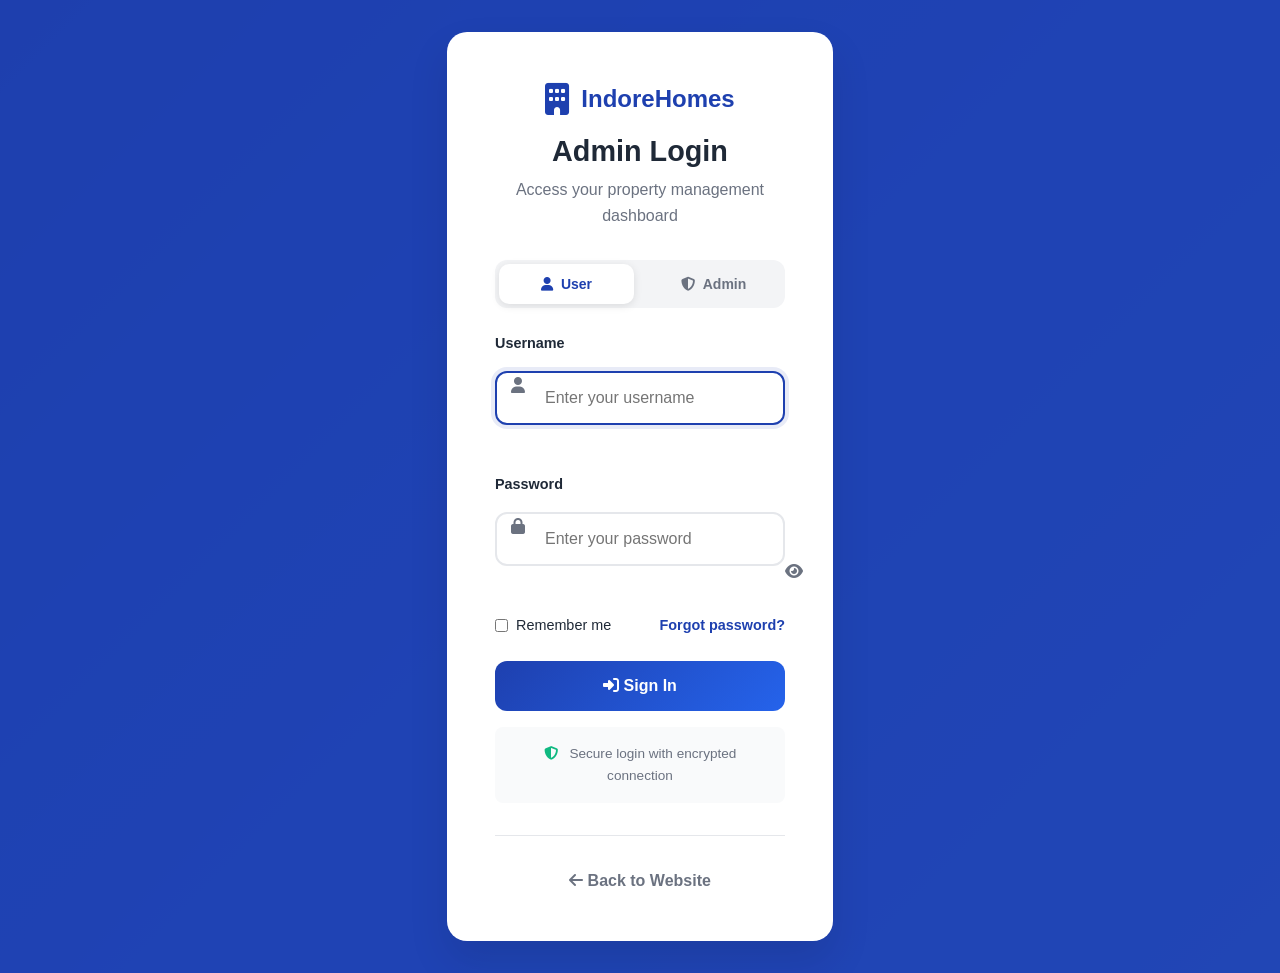
==== commit 85339eaf: "final commit" ====
--- a/admin-login.html
+++ b/admin-login.html
@@ -3,7 +3,7 @@
 <head>
     <meta charset="UTF-8">
     <meta name="viewport" content="width=device-width, initial-scale=1.0">
-    <title>Admin Login - IndoreHomes Real Estate</title>
+    <title>Login - IndoreHomes Real Estate</title>
     <link rel="stylesheet" href="https://cdnjs.cloudflare.com/ajax/libs/font-awesome/6.4.0/css/all.min.css">
     <link rel="stylesheet" href="styles.css">
     <link rel="stylesheet" href="admin-styles.css">
@@ -92,6 +92,44 @@
             display: flex;
             flex-direction: column;
             gap: 1.5rem;
+        }
+        
+        /* Role Selection */
+        .role-selection {
+            display: flex;
+            gap: 12px;
+            margin-bottom: 1.5rem;
+            padding: 4px;
+            background: #f3f4f6;
+            border-radius: 12px;
+        }
+        
+        .role-btn {
+            flex: 1;
+            padding: 12px 16px;
+            border: none;
+            background: transparent;
+            color: #6b7280;
+            font-weight: 600;
+            font-size: 14px;
+            border-radius: 10px;
+            cursor: pointer;
+            transition: all 0.3s ease;
+            display: flex;
+            align-items: center;
+            justify-content: center;
+            gap: 8px;
+            font-family: 'Poppins', sans-serif;
+        }
+        
+        .role-btn.active {
+            background: white;
+            color: #1e40af;
+            box-shadow: 0 2px 8px rgba(0, 0, 0, 0.1);
+        }
+        
+        .role-btn:hover:not(.active) {
+            color: #1f2937;
         }
         
         .form-group {
@@ -367,7 +405,20 @@
                     <span id="successText">Login successful! Redirecting...</span>
                 </div>
                 
+                <!-- Role Selection -->
+                <div class="role-selection">
+                    <button type="button" class="role-btn active" data-role="user" id="userRoleBtn">
+                        <i class="fas fa-user"></i>
+                        User
+                    </button>
+                    <button type="button" class="role-btn" data-role="admin" id="adminRoleBtn">
+                        <i class="fas fa-shield-alt"></i>
+                        Admin
+                    </button>
+                </div>
+                
                 <form class="login-form" id="loginForm">
+                    <input type="hidden" id="loginRole" name="role" value="user">
                     <div class="form-group">
                         <label for="username">Username</label>
                         <i class="fas fa-user"></i>
--- a/styles.css
+++ b/styles.css
@@ -90,11 +90,14 @@
     background: transparent;
     color: white;
     border: 2px solid white;
-    padding: 0.75rem 1.5rem;
-    border-radius: 25px;
-    font-weight: 600;
-    cursor: pointer;
-    transition: all 0.3s ease;
+    padding: 10px 20px;
+    border-radius: 8px;
+    font-weight: 600;
+    cursor: pointer;
+    transition: all 0.3s ease;
+    display: block !important;
+    visibility: visible !important;
+    opacity: 1 !important;
 }
 
 .btn-login:hover {
@@ -256,22 +259,127 @@
 /* Hero Section */
 .hero {
     height: 100vh;
-    background: linear-gradient(rgba(0, 0, 0, 0.4), rgba(0, 0, 0, 0.4)),
-                url('https://images.unsplash.com/photo-1560448204-e02f11c3d0e2?ixlib=rb-4.0.3&ixid=M3wxMjA3fDB8MHxwaG90by1wYWdlfHx8fGVufDB8fHx8fA%3D%3D&auto=format&fit=crop&w=2070&q=80') center/cover;
+    min-height: 600px;
+    background: linear-gradient(135deg, rgba(30, 64, 175, 0.9), rgba(59, 130, 246, 0.9)),
+                url('https://images.unsplash.com/photo-1560448204-e02f11c3d0e2?ixlib=rb-4.0.3&ixid=M3wxMjA3fDB8MHxwaG90by1wYWdlfHx8fGVufDB8fHx8fA%3D%3D&auto=format&fit=crop&w=2070&q=80');
+    background-size: cover;
+    background-position: center;
+    background-attachment: fixed;
     position: relative;
     display: flex;
     align-items: center;
     justify-content: center;
     text-align: center;
     color: white;
-}
-
-.hero-overlay {
+    overflow: hidden;
+}
+
+/* Rental Hero Section */
+.rent-hero {
+    background: linear-gradient(135deg, rgba(245, 158, 11, 0.9), rgba(251, 191, 36, 0.9)),
+                url('https://images.unsplash.com/photo-1512917774080-9991f1c4c750?ixlib=rb-4.0.3&ixid=M3wxMjA3fDB8MHxwaG90by1wYWdlfHx8fGVufDB8fHx8fA%3D%3D&auto=format&fit=crop&w=2070&q=80');
+    background-size: cover;
+    background-position: center;
+    background-attachment: fixed;
+}
+
+.quick-search-bar {
+    margin: 40px 0;
+    background: rgba(255, 255, 255, 0.95);
+    padding: 24px;
+    border-radius: 16px;
+    box-shadow: 0 8px 32px rgba(0, 0, 0, 0.1);
+}
+
+.quick-search-filters {
+    display: grid;
+    grid-template-columns: repeat(auto-fit, minmax(200px, 1fr));
+    gap: 16px;
+    align-items: end;
+}
+
+.quick-search-filters .filter-group {
+    display: flex;
+    flex-direction: column;
+    gap: 8px;
+}
+
+.quick-search-filters .filter-group i {
+    position: absolute;
+    left: 16px;
+    top: 50%;
+    transform: translateY(-50%);
+    color: #6b7280;
+    z-index: 1;
+}
+
+.quick-search-filters .filter-select {
+    padding-left: 40px;
+    background: white;
+    border: 2px solid #e5e7eb;
+    border-radius: 8px;
+    font-size: 0.9rem;
+    transition: all 0.3s ease;
+}
+
+.quick-search-filters .filter-select:focus {
+    outline: none;
+    border-color: #f59e0b;
+    box-shadow: 0 0 0 3px rgba(245, 158, 11, 0.1);
+}
+
+.btn-search {
+    background: #f59e0b;
+    color: white;
+    border: none;
+    padding: 12px 24px;
+    border-radius: 8px;
+    font-weight: 600;
+    cursor: pointer;
+    transition: all 0.3s ease;
+    display: flex;
+    align-items: center;
+    gap: 8px;
+    justify-self: end;
+}
+
+.btn-search:hover {
+    background: #d97706;
+    transform: translateY(-2px);
+}
+
+.quick-stats {
+    display: flex;
+    gap: 40px;
+    justify-content: center;
+    margin-top: 40px;
+}
+
+.stat-item {
+    text-align: center;
+    color: white;
+}
+
+.stat-number {
+    font-size: 2.5rem;
+    font-weight: 700;
+    margin-bottom: 8px;
+}
+
+.stat-label {
+    font-size: 1rem;
+    opacity: 0.9;
+}
+
+.hero::before {
+    content: '';
     position: absolute;
     top: 0;
     left: 0;
     right: 0;
     bottom: 0;
+    background: linear-gradient(135deg, rgba(30, 64, 175, 0.8), rgba(59, 130, 246, 0.8));
+    z-index: 1;
     background: linear-gradient(135deg, rgba(30, 64, 175, 0.8), rgba(37, 99, 235, 0.6));
 }
 
@@ -281,6 +389,615 @@
     max-width: 800px;
     margin: 0 auto;
     padding: 0 20px;
+}
+
+.hero-images {
+    display: flex;
+    gap: 20px;
+    margin-bottom: 40px;
+    justify-content: center;
+    flex-wrap: wrap;
+}
+
+.hero-image-main {
+    flex: 2;
+    max-width: 400px;
+}
+
+.hero-image-main img {
+    width: 100%;
+    height: 250px;
+    object-fit: cover;
+    border-radius: 16px;
+    box-shadow: 0 10px 30px rgba(0, 0, 0, 0.3);
+}
+
+.hero-image-secondary {
+    flex: 1;
+    max-width: 200px;
+}
+
+.hero-image-secondary img {
+    width: 100%;
+    height: 250px;
+    object-fit: cover;
+    border-radius: 16px;
+    box-shadow: 0 10px 30px rgba(0, 0, 0, 0.3);
+}
+
+@media (max-width: 768px) {
+    .hero-images {
+        flex-direction: column;
+        align-items: center;
+    }
+    
+    .hero-image-main,
+    .hero-image-secondary {
+        max-width: 100%;
+    }
+    
+    .hero-image-secondary img {
+        height: 200px;
+    }
+}
+
+/* Enhanced Search Bar Styles */
+.enhanced-search-bar {
+    background: white;
+    border-radius: 20px;
+    box-shadow: 0 10px 40px rgba(0, 0, 0, 0.1);
+    overflow: hidden;
+    margin-top: 2rem;
+}
+
+.search-tabs {
+    display: flex;
+    background: #f8f9fa;
+    border-bottom: 1px solid #e9ecef;
+}
+
+.search-tab {
+    flex: 1;
+    padding: 1rem;
+    border: none;
+    background: transparent;
+    color: #6c757d;
+    font-weight: 600;
+    cursor: pointer;
+    transition: all 0.3s ease;
+    position: relative;
+}
+
+.search-tab.active {
+    color: #1e40af;
+    background: white;
+}
+
+.search-tab.active::after {
+    content: '';
+    position: absolute;
+    bottom: 0;
+    left: 0;
+    right: 0;
+    height: 3px;
+    background: #1e40af;
+}
+
+.search-container {
+    padding: 1.5rem;
+    display: flex;
+    gap: 1rem;
+    align-items: center;
+}
+
+.search-input-group {
+    flex: 1;
+}
+
+.search-input-wrapper {
+    position: relative;
+}
+
+.search-input-wrapper i {
+    position: absolute;
+    left: 1rem;
+    top: 50%;
+    transform: translateY(-50%);
+    color: #6c757d;
+    z-index: 2;
+}
+
+.search-input-wrapper input {
+    width: 100%;
+    padding: 1rem 1rem 1rem 3rem;
+    border: 2px solid #e9ecef;
+    border-radius: 12px;
+    font-size: 1rem;
+    transition: all 0.3s ease;
+}
+
+.search-input-wrapper input:focus {
+    outline: none;
+    border-color: #1e40af;
+    box-shadow: 0 0 0 3px rgba(30, 64, 175, 0.1);
+}
+
+.search-suggestions {
+    position: absolute;
+    top: 100%;
+    left: 0;
+    right: 0;
+    background: white;
+    border: 1px solid #e9ecef;
+    border-top: none;
+    border-radius: 0 0 12px 12px;
+    max-height: 300px;
+    overflow-y: auto;
+    display: none;
+    z-index: 1000;
+}
+
+.search-suggestions.show {
+    display: block;
+}
+
+.suggestion-item {
+    padding: 0.75rem 1rem;
+    cursor: pointer;
+    transition: background 0.2s ease;
+}
+
+.suggestion-item:hover {
+    background: #f8f9fa;
+}
+
+.advanced-search-toggle {
+    display: flex;
+    align-items: center;
+    gap: 0.5rem;
+    padding: 0.75rem 1.5rem;
+    background: #f8f9fa;
+    border: none;
+    border-radius: 12px;
+    color: #1e40af;
+    font-weight: 600;
+    cursor: pointer;
+    transition: all 0.3s ease;
+}
+
+.advanced-search-toggle:hover {
+    background: #1e40af;
+    color: white;
+}
+
+.advanced-search-panel {
+    display: none;
+    border-top: 1px solid #e9ecef;
+    background: #f8f9fa;
+}
+
+.advanced-search-panel.show {
+    display: block;
+}
+
+.advanced-search-panel .search-filters {
+    padding: 1.5rem;
+}
+
+.filter-row {
+    display: grid;
+    grid-template-columns: repeat(auto-fit, minmax(200px, 1fr));
+    gap: 1rem;
+    margin-bottom: 1rem;
+}
+
+.filter-actions {
+    display: flex;
+    gap: 1rem;
+    justify-content: center;
+    margin-top: 1rem;
+}
+
+.btn-reset {
+    background: #6c757d;
+    color: white;
+    border: none;
+    padding: 0.75rem 1.5rem;
+    border-radius: 8px;
+    font-weight: 600;
+    cursor: pointer;
+    transition: all 0.3s ease;
+}
+
+.btn-reset:hover {
+    background: #5a6268;
+}
+
+/* Quick Links Section */
+.quick-links-section {
+    padding: 4rem 0;
+    background: #f8f9fa;
+}
+
+.quick-links-grid {
+    display: grid;
+    grid-template-columns: repeat(auto-fit, minmax(300px, 1fr));
+    gap: 2rem;
+}
+
+.quick-links-column h3 {
+    font-size: 1.2rem;
+    font-weight: 700;
+    color: #1f2937;
+    margin-bottom: 1.5rem;
+}
+
+.quick-links-list {
+    display: flex;
+    flex-direction: column;
+    gap: 0.75rem;
+}
+
+.quick-link-item {
+    display: flex;
+    align-items: center;
+    gap: 0.75rem;
+    padding: 0.75rem;
+    color: #4b5563;
+    text-decoration: none;
+    border-radius: 8px;
+    transition: all 0.3s ease;
+}
+
+.quick-link-item:hover {
+    background: white;
+    color: #1e40af;
+    transform: translateX(5px);
+}
+
+.quick-link-item i {
+    color: #1e40af;
+    width: 20px;
+}
+
+.trending-searches {
+    display: flex;
+    flex-direction: column;
+    gap: 0.75rem;
+}
+
+.trending-item {
+    display: flex;
+    align-items: center;
+    gap: 0.75rem;
+}
+
+.trending-tag {
+    background: #1e40af;
+    color: white;
+    padding: 0.25rem 0.5rem;
+    border-radius: 4px;
+    font-size: 0.75rem;
+    font-weight: 600;
+}
+
+.trending-tag.hot { background: #dc2626; }
+.trending-tag.new { background: #10b981; }
+.trending-tag.popular { background: #f59e0b; }
+.trending-tag.trending { background: #8b5cf6; }
+.trending-tag.featured { background: #06b6d4; }
+
+.trending-item a {
+    color: #4b5563;
+    text-decoration: none;
+    transition: color 0.3s ease;
+}
+
+.trending-item a:hover {
+    color: #1e40af;
+}
+
+.property-types-grid {
+    display: grid;
+    grid-template-columns: repeat(2, 1fr);
+    gap: 1rem;
+}
+
+.property-type-card {
+    display: flex;
+    flex-direction: column;
+    align-items: center;
+    gap: 0.5rem;
+    padding: 1rem;
+    background: white;
+    border-radius: 12px;
+    text-align: center;
+    cursor: pointer;
+    transition: all 0.3s ease;
+    border: 2px solid transparent;
+}
+
+.property-type-card:hover {
+    border-color: #1e40af;
+    transform: translateY(-2px);
+    box-shadow: 0 4px 12px rgba(30, 64, 175, 0.15);
+}
+
+.property-type-card i {
+    font-size: 1.5rem;
+    color: #1e40af;
+}
+
+.property-type-card span {
+    font-weight: 600;
+    color: #1f2937;
+}
+
+.property-type-card small {
+    color: #6b7280;
+    font-size: 0.85rem;
+}
+
+/* Section Headers */
+.section-header {
+    display: flex;
+    justify-content: space-between;
+    align-items: flex-end;
+    margin-bottom: 2rem;
+}
+
+.section-title-area h2 {
+    font-size: 2rem;
+    font-weight: 700;
+    color: #1f2937;
+    margin-bottom: 0.5rem;
+}
+
+.section-title-area p {
+    color: #6b7280;
+}
+
+.section-controls {
+    display: flex;
+    align-items: center;
+    gap: 1rem;
+}
+
+.view-toggle {
+    display: flex;
+    background: #f3f4f6;
+    border-radius: 8px;
+    padding: 0.25rem;
+}
+
+.view-btn {
+    padding: 0.5rem 0.75rem;
+    border: none;
+    background: transparent;
+    color: #6b7280;
+    cursor: pointer;
+    border-radius: 6px;
+    transition: all 0.3s ease;
+}
+
+.view-btn.active {
+    background: white;
+    color: #1e40af;
+    box-shadow: 0 1px 3px rgba(0, 0, 0, 0.1);
+}
+
+.sort-dropdown select {
+    padding: 0.5rem 1rem;
+    border: 2px solid #e5e7eb;
+    border-radius: 8px;
+    background: white;
+    cursor: pointer;
+}
+
+.view-all-link {
+    color: #1e40af;
+    text-decoration: none;
+    font-weight: 600;
+    display: flex;
+    align-items: center;
+    gap: 0.5rem;
+    transition: all 0.3s ease;
+}
+
+.view-all-link:hover {
+    gap: 0.75rem;
+}
+
+/* Comparison Bar */
+.comparison-bar {
+    background: #1e40af;
+    color: white;
+    padding: 1rem 2rem;
+    border-radius: 12px;
+    margin-bottom: 2rem;
+    display: flex;
+    justify-content: space-between;
+    align-items: center;
+}
+
+.comparison-info {
+    font-weight: 600;
+}
+
+.comparison-actions {
+    display: flex;
+    gap: 1rem;
+}
+
+.btn-compare {
+    background: white;
+    color: #1e40af;
+    border: none;
+    padding: 0.5rem 1rem;
+    border-radius: 8px;
+    font-weight: 600;
+    cursor: pointer;
+    transition: all 0.3s ease;
+}
+
+.btn-compare:disabled {
+    opacity: 0.5;
+    cursor: not-allowed;
+}
+
+.btn-compare:hover:not(:disabled) {
+    transform: translateY(-2px);
+    box-shadow: 0 4px 12px rgba(255, 255, 255, 0.3);
+}
+
+.btn-clear {
+    background: transparent;
+    color: white;
+    border: 1px solid white;
+    padding: 0.5rem 1rem;
+    border-radius: 8px;
+    font-weight: 600;
+    cursor: pointer;
+    transition: all 0.3s ease;
+}
+
+.btn-clear:hover {
+    background: white;
+    color: #1e40af;
+}
+
+/* Properties Footer */
+.properties-footer {
+    display: flex;
+    justify-content: space-between;
+    align-items: center;
+    margin-top: 2rem;
+    padding-top: 2rem;
+    border-top: 1px solid #e5e7eb;
+}
+
+.results-info {
+    color: #6b7280;
+}
+
+.pagination-controls {
+    display: flex;
+    align-items: center;
+    gap: 1rem;
+}
+
+.btn-pagination {
+    padding: 0.5rem 1rem;
+    border: 1px solid #e5e7eb;
+    background: white;
+    color: #6b7280;
+    border-radius: 8px;
+    cursor: pointer;
+    transition: all 0.3s ease;
+}
+
+.btn-pagination:hover:not(:disabled) {
+    border-color: #1e40af;
+    color: #1e40af;
+}
+
+.btn-pagination:disabled {
+    opacity: 0.5;
+    cursor: not-allowed;
+}
+
+.page-numbers {
+    display: flex;
+    gap: 0.5rem;
+}
+
+.page-number {
+    width: 36px;
+    height: 36px;
+    display: flex;
+    align-items: center;
+    justify-content: center;
+    border-radius: 50%;
+    cursor: pointer;
+    color: #6b7280;
+    transition: all 0.3s ease;
+}
+
+.page-number:hover {
+    background: #f3f4f6;
+}
+
+.page-number.active {
+    background: #1e40af;
+    color: white;
+}
+
+/* Enhanced Property Cards */
+.property-card {
+    position: relative;
+    background: white;
+    border-radius: 16px;
+    overflow: hidden;
+    box-shadow: 0 4px 20px rgba(0, 0, 0, 0.08);
+    transition: all 0.3s ease;
+    cursor: pointer;
+}
+
+.property-card:hover {
+    transform: translateY(-8px);
+    box-shadow: 0 12px 40px rgba(0, 0, 0, 0.15);
+}
+
+.property-card .compare-checkbox {
+    position: absolute;
+    top: 1rem;
+    left: 1rem;
+    background: rgba(255, 255, 255, 0.9);
+    border-radius: 50%;
+    width: 32px;
+    height: 32px;
+    display: flex;
+    align-items: center;
+    justify-content: center;
+    cursor: pointer;
+    z-index: 2;
+    transition: all 0.3s ease;
+}
+
+.property-card .compare-checkbox:hover {
+    background: white;
+    transform: scale(1.1);
+}
+
+.property-card .compare-checkbox.checked {
+    background: #1e40af;
+    color: white;
+}
+
+@media (max-width: 768px) {
+    .section-header {
+        flex-direction: column;
+        align-items: flex-start;
+        gap: 1rem;
+    }
+    
+    .search-container {
+        flex-direction: column;
+    }
+    
+    .filter-row {
+        grid-template-columns: 1fr;
+    }
+    
+    .properties-footer {
+        flex-direction: column;
+        gap: 1rem;
+        align-items: center;
+    }
+    
+    .property-types-grid {
+        grid-template-columns: 1fr;
+    }
 }
 
 .hero-title {
@@ -348,30 +1065,474 @@
     box-shadow: 0 0 0 3px rgba(30, 64, 175, 0.1);
 }
 
-/* Localities Section */
-.localities {
-    padding: 5rem 0;
-    background: #f9fafb;
-}
-
-.localities-grid {
+/* Properties Section */
+.properties {
+    padding: 80px 0;
+    background: white;
+}
+
+.properties-grid {
     display: grid;
-    grid-template-columns: repeat(auto-fit, minmax(280px, 1fr));
-    gap: 2rem;
-}
-
-.locality-card {
+    grid-template-columns: repeat(auto-fit, minmax(350px, 1fr));
+    gap: 30px;
+    margin-top: 40px;
+}
+
+/* Rental Property Cards */
+.property-card {
     background: white;
     border-radius: 16px;
     overflow: hidden;
     box-shadow: 0 4px 20px rgba(0, 0, 0, 0.08);
     transition: all 0.3s ease;
     cursor: pointer;
+    position: relative;
+}
+
+.property-card:hover {
+    transform: translateY(-8px);
+    box-shadow: 0 12px 40px rgba(0, 0, 0, 0.15);
+}
+
+.property-image {
+    height: 220px;
+    background-size: cover;
+    background-position: center;
+    position: relative;
+}
+
+.property-badge {
+    position: absolute;
+    top: 15px;
+    right: 15px;
+    background: #1e40af;
+    color: white;
+    padding: 6px 12px;
+    border-radius: 20px;
+    font-size: 0.8rem;
+    font-weight: 600;
+    display: flex;
+    align-items: center;
+    gap: 5px;
+}
+
+.property-save {
+    position: absolute;
+    top: 15px;
+    left: 15px;
+    background: rgba(255, 255, 255, 0.9);
+    border: none;
+    width: 40px;
+    height: 40px;
+    border-radius: 50%;
+    display: flex;
+    align-items: center;
+    justify-content: center;
+    cursor: pointer;
+    transition: all 0.3s ease;
+    font-size: 1.1rem;
+    color: #dc2626;
+}
+
+.property-save:hover {
+    background: white;
+    transform: scale(1.1);
+}
+
+.property-save.active {
+    background: #dc2626;
+    color: white;
+}
+
+.property-info {
+    padding: 24px;
+}
+
+.rent-price {
+    margin-bottom: 16px;
+}
+
+.rent-amount {
+    font-size: 1.8rem;
+    font-weight: 700;
+    color: #1e40af;
+}
+
+.rent-period {
+    font-size: 0.9rem;
+    color: #6b7280;
+    margin-left: 5px;
+}
+
+.deposit-amount {
+    font-size: 0.95rem;
+    color: #6b7280;
+    margin-top: 4px;
+}
+
+.property-title {
+    font-size: 1.2rem;
+    font-weight: 600;
+    color: #1f2937;
+    margin-bottom: 12px;
+    line-height: 1.4;
+}
+
+.property-details {
+    display: flex;
+    gap: 16px;
+    margin-bottom: 12px;
+    flex-wrap: wrap;
+}
+
+.property-detail {
+    display: flex;
+    align-items: center;
+    gap: 6px;
+    font-size: 0.9rem;
+    color: #6b7280;
+}
+
+.property-detail i {
+    color: #1e40af;
+}
+
+.property-location {
+    display: flex;
+    align-items: center;
+    gap: 8px;
+    color: #6b7280;
+    margin-bottom: 12px;
+    font-size: 0.95rem;
+}
+
+.property-location i {
+    color: #1e40af;
+}
+
+.property-meta {
+    display: flex;
+    gap: 16px;
+    margin-bottom: 16px;
+    flex-wrap: wrap;
+}
+
+.meta-item {
+    display: flex;
+    align-items: center;
+    gap: 6px;
+    font-size: 0.85rem;
+    color: #6b7280;
+}
+
+.meta-item i {
+    color: #1e40af;
+}
+
+.property-amenities {
+    margin-bottom: 20px;
+}
+
+.amenity-tag {
+    display: inline-block;
+    background: #f3f4f6;
+    color: #4b5563;
+    padding: 4px 10px;
+    border-radius: 12px;
+    font-size: 0.8rem;
+    margin-right: 8px;
+    margin-bottom: 8px;
+}
+
+.property-actions {
+    display: flex;
+    gap: 12px;
+}
+
+.btn-view-details {
+    flex: 1;
+    background: #1e40af;
+    color: white;
+    border: none;
+    padding: 12px 20px;
+    border-radius: 8px;
+    font-weight: 600;
+    cursor: pointer;
+    transition: all 0.3s ease;
+}
+
+.btn-view-details:hover {
+    background: #1e3a8a;
+}
+
+.btn-contact {
+    background: #10b981;
+    color: white;
+    border: none;
+    padding: 12px 16px;
+    border-radius: 8px;
+    cursor: pointer;
+    transition: all 0.3s ease;
+}
+
+.btn-contact:hover {
+    background: #059669;
+}
+
+/* Properties Listing Section */
+.properties-listing {
+    padding: 80px 0;
+    background: #f9fafb;
+}
+
+.listing-header {
+    display: flex;
+    justify-content: space-between;
+    align-items: center;
+    margin-bottom: 40px;
+    flex-wrap: wrap;
+    gap: 20px;
+}
+
+.results-info h2 {
+    font-size: 2rem;
+    font-weight: 700;
+    color: #1f2937;
+    margin-bottom: 8px;
+}
+
+.results-count {
+    color: #6b7280;
+    font-size: 1rem;
+}
+
+.sort-options {
+    display: flex;
+    align-items: center;
+    gap: 12px;
+}
+
+.sort-options label {
+    font-weight: 600;
+    color: #374151;
+}
+
+.sort-options select {
+    padding: 8px 12px;
+    border: 2px solid #e5e7eb;
+    border-radius: 8px;
+    font-size: 0.9rem;
+    background: white;
+    cursor: pointer;
+}
+
+/* Pagination */
+.pagination {
+    display: flex;
+    justify-content: center;
+    align-items: center;
+    gap: 16px;
+    margin-top: 40px;
+}
+
+.pagination-btn {
+    background: white;
+    border: 2px solid #e5e7eb;
+    padding: 10px 20px;
+    border-radius: 8px;
+    cursor: pointer;
+    transition: all 0.3s ease;
+    display: flex;
+    align-items: center;
+    gap: 8px;
+    font-weight: 600;
+    color: #374151;
+}
+
+.pagination-btn:hover {
+    border-color: #1e40af;
+    color: #1e40af;
+}
+
+.pagination-numbers {
+    display: flex;
+    gap: 8px;
+}
+
+.page-number {
+    width: 40px;
+    height: 40px;
+    display: flex;
+    align-items: center;
+    justify-content: center;
+    border-radius: 50%;
+    cursor: pointer;
+    transition: all 0.3s ease;
+    font-weight: 600;
+    color: #374151;
+    border: 2px solid transparent;
+}
+
+.page-number:hover {
+    background: #f3f4f6;
+}
+
+.page-number.active {
+    background: #1e40af;
+    color: white;
+}
+
+/* Advanced Search Section */
+.advanced-search {
+    padding: 60px 0;
+    background: white;
+}
+
+.search-container {
+    max-width: 1000px;
+    margin: 0 auto;
+}
+
+.search-container h2 {
+    text-align: center;
+    font-size: 2rem;
+    font-weight: 700;
+    color: #1f2937;
+    margin-bottom: 40px;
+}
+
+.advanced-filters {
+    background: #f9fafb;
+    padding: 32px;
+    border-radius: 16px;
+    box-shadow: 0 4px 20px rgba(0, 0, 0, 0.08);
+}
+
+.filter-row {
+    display: grid;
+    grid-template-columns: repeat(auto-fit, minmax(200px, 1fr));
+    gap: 20px;
+    margin-bottom: 20px;
+}
+
+.filter-group {
+    display: flex;
+    flex-direction: column;
+    gap: 8px;
+}
+
+.filter-group label {
+    font-weight: 600;
+    color: #374151;
+    font-size: 0.9rem;
+}
+
+.filter-group select {
+    padding: 12px 16px;
+    border: 2px solid #e5e7eb;
+    border-radius: 8px;
+    font-size: 0.95rem;
+    background: white;
+    cursor: pointer;
+    transition: all 0.3s ease;
+}
+
+.filter-group select:focus {
+    outline: none;
+    border-color: #1e40af;
+    box-shadow: 0 0 0 3px rgba(30, 64, 175, 0.1);
+}
+
+.filter-actions {
+    display: flex;
+    gap: 12px;
+    justify-content: flex-end;
+    margin-top: 20px;
+}
+
+.btn-secondary {
+    background: #6b7280;
+    color: white;
+    border: none;
+    padding: 12px 24px;
+    border-radius: 8px;
+    font-weight: 600;
+    cursor: pointer;
+    transition: all 0.3s ease;
+    display: flex;
+    align-items: center;
+    gap: 8px;
+}
+
+.btn-secondary:hover {
+    background: #4b5563;
+}
+
+/* No Results */
+.no-results {
+    text-align: center;
+    padding: 60px 20px;
+    color: #6b7280;
+}
+
+.no-results p {
+    font-size: 1.2rem;
+    margin-bottom: 20px;
+}
+
+/* Responsive Design */
+@media (max-width: 768px) {
+    .quick-search-filters {
+        grid-template-columns: 1fr;
+    }
+    
+    .quick-stats {
+        flex-direction: column;
+        gap: 20px;
+    }
+    
+    .listing-header {
+        flex-direction: column;
+        align-items: flex-start;
+    }
+    
+    .filter-row {
+        grid-template-columns: 1fr;
+    }
+    
+    .property-details {
+        flex-direction: column;
+        gap: 8px;
+    }
+    
+    .property-meta {
+        flex-direction: column;
+        gap: 8px;
+    }
+    
+    .property-actions {
+        flex-direction: column;
+    }
+    
+    .pagination {
+        flex-direction: column;
+        gap: 12px;
+    }
+}
+
+.locality-card {
+    background: white;
+    border-radius: 16px;
+    overflow: hidden;
+    box-shadow: 0 4px 20px rgba(0, 0, 0, 0.08);
+    transition: transform 0.3s ease, box-shadow 0.3s ease;
+    cursor: pointer;
+    min-height: 300px;
 }
 
 .locality-card:hover {
-    transform: translateY(-5px);
-    box-shadow: 0 10px 30px rgba(0, 0, 0, 0.15);
+    transform: translateY(-8px);
+    box-shadow: 0 8px 30px rgba(0, 0, 0, 0.12);
 }
 
 .locality-image {
@@ -1803,6 +2964,283 @@
 
 .info-item p {
     color: #6b7280;
+}
+
+/* Rent Page Specific Styles */
+.rent-hero {
+    background: linear-gradient(135deg, #1e40af 0%, #2563eb 100%);
+    padding: 100px 0 60px;
+    text-align: center;
+    color: white;
+    position: relative;
+    overflow: hidden;
+}
+
+.rent-hero::before {
+    content: '';
+    position: absolute;
+    top: 0;
+    left: 0;
+    right: 0;
+    bottom: 0;
+    background: url('https://images.unsplash.com/photo-1560448204-e02f11c3d0e2?ixlib=rb-4.0.3&auto=format&fit=crop&w=2070&q=80') center/cover;
+    opacity: 0.15;
+}
+
+.rent-hero-content {
+    position: relative;
+    z-index: 1;
+}
+
+.rent-hero h1 {
+    font-size: 3rem;
+    margin-bottom: 1rem;
+    font-weight: 700;
+}
+
+.rent-hero p {
+    font-size: 1.2rem;
+    opacity: 0.9;
+    max-width: 600px;
+    margin: 0 auto;
+}
+
+/* Property Image Gallery */
+.property-image-gallery {
+    position: relative;
+    border-radius: 12px;
+    overflow: hidden;
+    margin-bottom: 1rem;
+}
+
+.property-image-gallery .main-image {
+    width: 100%;
+    height: 250px;
+    object-fit: cover;
+    transition: transform 0.3s ease;
+}
+
+.property-image-gallery:hover .main-image {
+    transform: scale(1.05);
+}
+
+.image-thumbnails {
+    display: flex;
+    gap: 8px;
+    margin-top: 8px;
+    overflow-x: auto;
+    padding: 4px;
+}
+
+.image-thumbnails img {
+    width: 60px;
+    height: 60px;
+    object-fit: cover;
+    border-radius: 8px;
+    cursor: pointer;
+    transition: all 0.3s ease;
+    border: 2px solid transparent;
+}
+
+.image-thumbnails img:hover,
+.image-thumbnails img.active {
+    border-color: #1e40af;
+    transform: scale(1.1);
+}
+
+.image-count {
+    position: absolute;
+    top: 10px;
+    right: 10px;
+    background: rgba(0, 0, 0, 0.7);
+    color: white;
+    padding: 4px 12px;
+    border-radius: 20px;
+    font-size: 0.85rem;
+    display: flex;
+    align-items: center;
+    gap: 4px;
+}
+
+/* Rent Filter Section */
+.rent-filters {
+    background: white;
+    padding: 30px;
+    border-radius: 16px;
+    box-shadow: 0 10px 40px rgba(0, 0, 0, 0.1);
+    margin-top: -40px;
+    position: relative;
+    z-index: 10;
+}
+
+.rent-filter-grid {
+    display: grid;
+    grid-template-columns: repeat(auto-fit, minmax(200px, 1fr));
+    gap: 20px;
+    margin-bottom: 20px;
+}
+
+.rent-filter-group {
+    display: flex;
+    flex-direction: column;
+    gap: 8px;
+}
+
+.rent-filter-group label {
+    font-weight: 600;
+    color: #374151;
+    font-size: 0.9rem;
+}
+
+.rent-filter-group select,
+.rent-filter-group input {
+    padding: 12px 16px;
+    border: 2px solid #e5e7eb;
+    border-radius: 10px;
+    font-size: 1rem;
+    transition: all 0.3s ease;
+}
+
+.rent-filter-group select:focus,
+.rent-filter-group input:focus {
+    outline: none;
+    border-color: #1e40af;
+    box-shadow: 0 0 0 3px rgba(30, 64, 175, 0.1);
+}
+
+/* Rent Property Cards */
+.rent-property-card {
+    background: white;
+    border-radius: 16px;
+    overflow: hidden;
+    box-shadow: 0 4px 20px rgba(0, 0, 0, 0.08);
+    transition: all 0.3s ease;
+    border: 1px solid #e5e7eb;
+}
+
+.rent-property-card:hover {
+    transform: translateY(-8px);
+    box-shadow: 0 20px 40px rgba(0, 0, 0, 0.15);
+}
+
+.rent-property-info {
+    padding: 20px;
+}
+
+.rent-property-header {
+    display: flex;
+    justify-content: space-between;
+    align-items: flex-start;
+    margin-bottom: 12px;
+}
+
+.rent-property-title {
+    font-size: 1.2rem;
+    font-weight: 700;
+    color: #1f2937;
+    margin-bottom: 4px;
+}
+
+.rent-property-location {
+    color: #6b7280;
+    font-size: 0.9rem;
+    display: flex;
+    align-items: center;
+    gap: 4px;
+}
+
+.rent-property-price {
+    background: linear-gradient(135deg, #1e40af, #2563eb);
+    color: white;
+    padding: 8px 16px;
+    border-radius: 20px;
+    font-weight: 700;
+    font-size: 0.95rem;
+}
+
+.rent-property-features {
+    display: flex;
+    gap: 16px;
+    margin: 16px 0;
+    padding: 16px 0;
+    border-top: 1px solid #e5e7eb;
+    border-bottom: 1px solid #e5e7eb;
+}
+
+.rent-feature {
+    display: flex;
+    align-items: center;
+    gap: 6px;
+    color: #4b5563;
+    font-size: 0.9rem;
+}
+
+.rent-feature i {
+    color: #1e40af;
+}
+
+.rent-property-actions {
+    display: flex;
+    gap: 12px;
+}
+
+.rent-property-actions button {
+    flex: 1;
+    padding: 12px 20px;
+    border-radius: 10px;
+    font-weight: 600;
+    cursor: pointer;
+    transition: all 0.3s ease;
+    border: none;
+    font-size: 0.9rem;
+}
+
+.btn-view-details {
+    background: #f3f4f6;
+    color: #1f2937;
+}
+
+.btn-view-details:hover {
+    background: #e5e7eb;
+}
+
+.btn-contact-owner {
+    background: linear-gradient(135deg, #1e40af, #2563eb);
+    color: white;
+}
+
+.btn-contact-owner:hover {
+    transform: translateY(-2px);
+    box-shadow: 0 4px 12px rgba(30, 64, 175, 0.3);
+}
+
+/* Responsive Rent Page */
+@media (max-width: 768px) {
+    .rent-hero {
+        padding: 80px 0 40px;
+    }
+    
+    .rent-hero h1 {
+        font-size: 2rem;
+    }
+    
+    .rent-filters {
+        margin-top: -20px;
+        padding: 20px;
+    }
+    
+    .rent-filter-grid {
+        grid-template-columns: 1fr;
+    }
+    
+    .image-thumbnails {
+        gap: 6px;
+    }
+    
+    .image-thumbnails img {
+        width: 50px;
+        height: 50px;
+    }
 }
 
 /* Footer */
--- a/admin-styles.css
+++ b/admin-styles.css
@@ -715,45 +715,52 @@
 
 /* Image Upload */
 .image-upload-section {
-    display: flex;
-    flex-direction: column;
-    gap: 1rem;
+    margin-top: 20px;
 }
 
 .upload-area {
-    border: 2px dashed #e5e7eb;
-    border-radius: 8px;
-    padding: 2rem;
+    border: 2px dashed #d1d5db;
+    border-radius: 12px;
+    padding: 40px;
     text-align: center;
     cursor: pointer;
     transition: all 0.3s ease;
+    background: #f9fafb;
 }
 
 .upload-area:hover {
     border-color: #1e40af;
-    background: #f9fafb;
+    background: #eff6ff;
+}
+
+.upload-area.dragover {
+    border-color: #1e40af;
+    background: #eff6ff;
+    transform: scale(1.02);
 }
 
 .upload-content i {
     font-size: 3rem;
     color: #6b7280;
-    margin-bottom: 1rem;
+    margin-bottom: 16px;
 }
 
 .upload-content p {
-    margin: 0 0 0.5rem 0;
-    color: #1f2937;
-    font-weight: 600;
+    font-size: 1.1rem;
+    color: #374151;
+    margin-bottom: 8px;
 }
 
 .upload-content small {
     color: #6b7280;
 }
 
-.uploaded-images {
+/* Image Preview Grid */
+.image-preview-grid {
     display: grid;
-    grid-template-columns: repeat(auto-fit, minmax(100px, 1fr));
-    gap: 1rem;
+    grid-template-columns: repeat(auto-fill, minmax(150px, 1fr));
+    gap: 16px;
+    margin-top: 20px;
 }
 
 .uploaded-image {
@@ -1009,6 +1016,350 @@
     font-size: 1.25rem;
 }
 
+/* Testimonials Management */
+.testimonials-grid {
+    display: grid;
+    grid-template-columns: repeat(auto-fill, minmax(400px, 1fr));
+    gap: 24px;
+    margin-top: 24px;
+}
+
+.testimonial-card {
+    background: white;
+    border-radius: 12px;
+    padding: 24px;
+    box-shadow: 0 2px 12px rgba(0, 0, 0, 0.08);
+    border: 1px solid #e5e7eb;
+    transition: all 0.3s ease;
+}
+
+.testimonial-card:hover {
+    transform: translateY(-4px);
+    box-shadow: 0 8px 25px rgba(0, 0, 0, 0.12);
+}
+
+.testimonial-header {
+    display: flex;
+    justify-content: space-between;
+    align-items: flex-start;
+    margin-bottom: 16px;
+}
+
+.testimonial-info {
+    display: flex;
+    align-items: center;
+    gap: 12px;
+}
+
+.testimonial-avatar {
+    width: 50px;
+    height: 50px;
+    border-radius: 50%;
+    object-fit: cover;
+}
+
+.testimonial-info h4 {
+    font-size: 1.1rem;
+    font-weight: 600;
+    color: #1f2937;
+    margin-bottom: 4px;
+}
+
+.testimonial-info p {
+    font-size: 0.9rem;
+    color: #6b7280;
+}
+
+.testimonial-rating {
+    display: flex;
+    gap: 4px;
+}
+
+.testimonial-rating i {
+    color: #fbbf24;
+    font-size: 0.9rem;
+}
+
+.testimonial-content {
+    margin-bottom: 20px;
+    color: #4b5563;
+    line-height: 1.6;
+    font-style: italic;
+}
+
+.testimonial-actions {
+    display: flex;
+    gap: 12px;
+}
+
+/* Localities Management */
+.localities-table-container {
+    background: white;
+    border-radius: 12px;
+    overflow: hidden;
+    box-shadow: 0 2px 12px rgba(0, 0, 0, 0.08);
+    margin-top: 24px;
+}
+
+.badge {
+    padding: 4px 12px;
+    border-radius: 20px;
+    font-size: 0.85rem;
+    font-weight: 600;
+    text-transform: uppercase;
+}
+
+.badge.high {
+    background: #dcfce7;
+    color: #166534;
+}
+
+.badge.medium {
+    background: #fef3c7;
+    color: #92400e;
+}
+
+.badge.low {
+    background: #fee2e2;
+    color: #991b1b;
+}
+
+/* Rent Properties Management */
+.rent-filters {
+    display: grid;
+    grid-template-columns: repeat(auto-fit, minmax(200px, 1fr));
+    gap: 16px;
+    margin: 24px 0;
+    padding: 20px;
+    background: white;
+    border-radius: 12px;
+    box-shadow: 0 2px 12px rgba(0, 0, 0, 0.08);
+}
+
+.rent-filters .filter-group {
+    display: flex;
+    flex-direction: column;
+    gap: 8px;
+}
+
+.rent-filters .filter-group label {
+    font-weight: 600;
+    color: #374151;
+    font-size: 0.9rem;
+}
+
+.rent-filters .filter-group select {
+    padding: 10px 12px;
+    border: 2px solid #e5e7eb;
+    border-radius: 8px;
+    font-size: 0.9rem;
+    transition: all 0.3s ease;
+}
+
+.rent-filters .filter-group select:focus {
+    outline: none;
+    border-color: #1e40af;
+    box-shadow: 0 0 0 3px rgba(30, 64, 175, 0.1);
+}
+
+.rent-properties-table-container {
+    background: white;
+    border-radius: 12px;
+    overflow: hidden;
+    box-shadow: 0 2px 12px rgba(0, 0, 0, 0.08);
+    margin-top: 24px;
+}
+
+.property-info {
+    display: flex;
+    align-items: center;
+    gap: 12px;
+}
+
+.property-thumb {
+    width: 60px;
+    height: 60px;
+    border-radius: 8px;
+    object-fit: cover;
+}
+
+.property-info h4 {
+    font-size: 0.95rem;
+    font-weight: 600;
+    color: #1f2937;
+    margin-bottom: 4px;
+}
+
+.property-info p {
+    font-size: 0.85rem;
+    color: #6b7280;
+}
+
+.badge.available {
+    background: #dcfce7;
+    color: #166534;
+}
+
+.badge.occupied {
+    background: #fee2e2;
+    color: #991b1b;
+}
+
+.badge.maintenance {
+    background: #fef3c7;
+    color: #92400e;
+}
+
+.table-actions {
+    display: flex;
+    gap: 8px;
+}
+
+.btn-view {
+    background: #3b82f6;
+    color: white;
+    border: none;
+    padding: 6px 8px;
+    border-radius: 6px;
+    cursor: pointer;
+    transition: all 0.3s ease;
+}
+
+.btn-view:hover {
+    background: #2563eb;
+}
+
+.btn-edit {
+    background: #f59e0b;
+    color: white;
+    border: none;
+    padding: 6px 8px;
+    border-radius: 6px;
+    cursor: pointer;
+    transition: all 0.3s ease;
+}
+
+.btn-edit:hover {
+    background: #d97706;
+}
+
+.btn-delete {
+    background: #dc2626;
+    color: white;
+    border: none;
+    padding: 6px 8px;
+    border-radius: 6px;
+    cursor: pointer;
+    transition: all 0.3s ease;
+}
+
+.btn-delete:hover {
+    background: #b91c1c;
+}
+
+.btn-manage {
+    background: #8b5cf6;
+    color: white;
+    border: none;
+    padding: 6px 8px;
+    border-radius: 6px;
+    cursor: pointer;
+    transition: all 0.3s ease;
+}
+
+.btn-manage:hover {
+    background: #7c3aed;
+}
+
+/* Rent Property Details Modal */
+.rent-property-details {
+    padding: 20px 0;
+}
+
+.property-header {
+    display: flex;
+    gap: 20px;
+    margin-bottom: 24px;
+    padding-bottom: 20px;
+    border-bottom: 2px solid #f3f4f6;
+}
+
+.property-image {
+    width: 120px;
+    height: 120px;
+    border-radius: 12px;
+    object-fit: cover;
+}
+
+.property-header .property-info {
+    flex: 1;
+}
+
+.property-header .property-info h3 {
+    font-size: 1.5rem;
+    font-weight: 700;
+    color: #1f2937;
+    margin-bottom: 8px;
+}
+
+.property-header .property-info p {
+    color: #6b7280;
+    margin-bottom: 12px;
+    display: flex;
+    align-items: center;
+    gap: 8px;
+}
+
+.property-details-grid {
+    display: grid;
+    grid-template-columns: repeat(auto-fit, minmax(250px, 1fr));
+    gap: 20px;
+}
+
+.detail-item {
+    display: flex;
+    justify-content: space-between;
+    align-items: center;
+    padding: 16px;
+    background: #f9fafb;
+    border-radius: 8px;
+    border: 1px solid #e5e7eb;
+}
+
+.detail-item label {
+    font-weight: 600;
+    color: #374151;
+    font-size: 0.9rem;
+}
+
+.detail-item span {
+    color: #1f2937;
+    font-weight: 500;
+}
+
+/* Form Row Layout */
+.form-row {
+    display: grid;
+    grid-template-columns: 1fr 1fr;
+    gap: 16px;
+}
+
+@media (max-width: 768px) {
+    .form-row {
+        grid-template-columns: 1fr;
+    }
+    
+    .property-header {
+        flex-direction: column;
+        align-items: center;
+        text-align: center;
+    }
+    
+    .property-details-grid {
+        grid-template-columns: 1fr;
+    }
+}
+
 /* Responsive Design */
 @media (max-width: 1024px) {
     .admin-sidebar {
